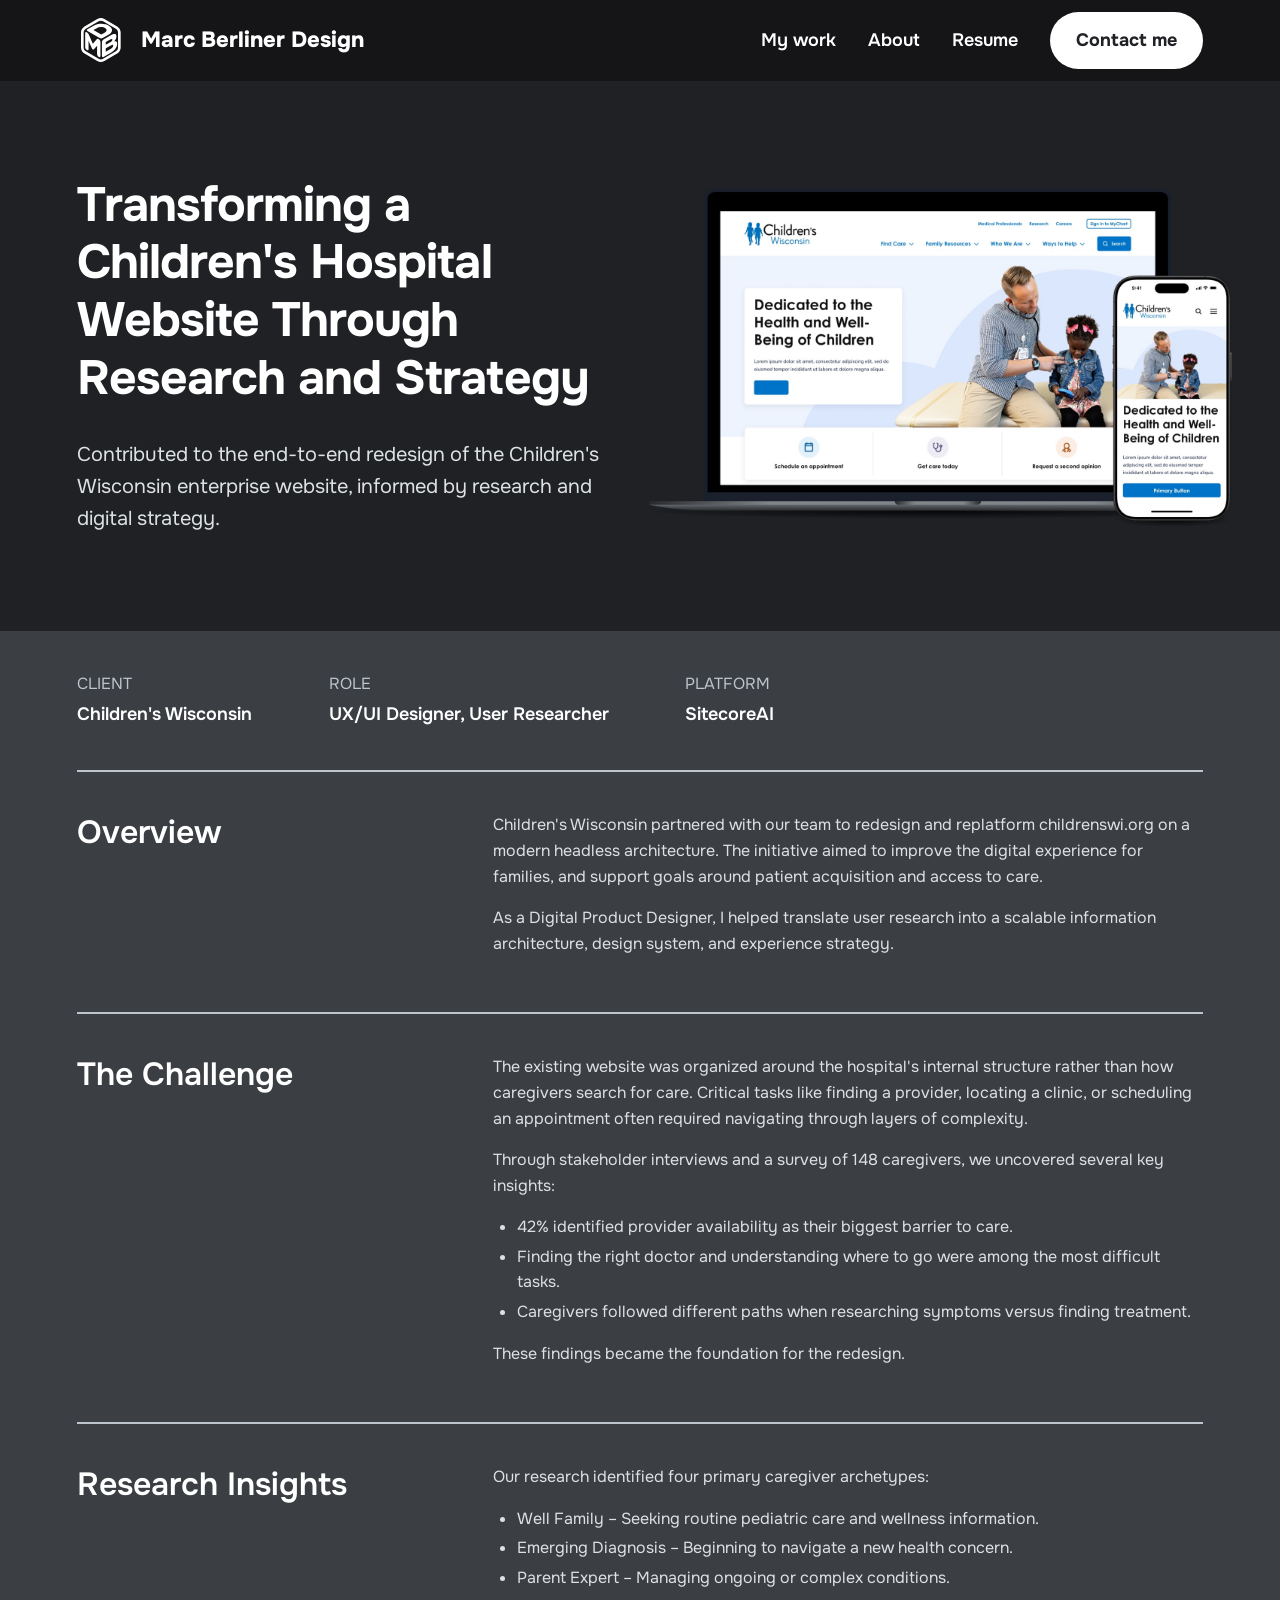
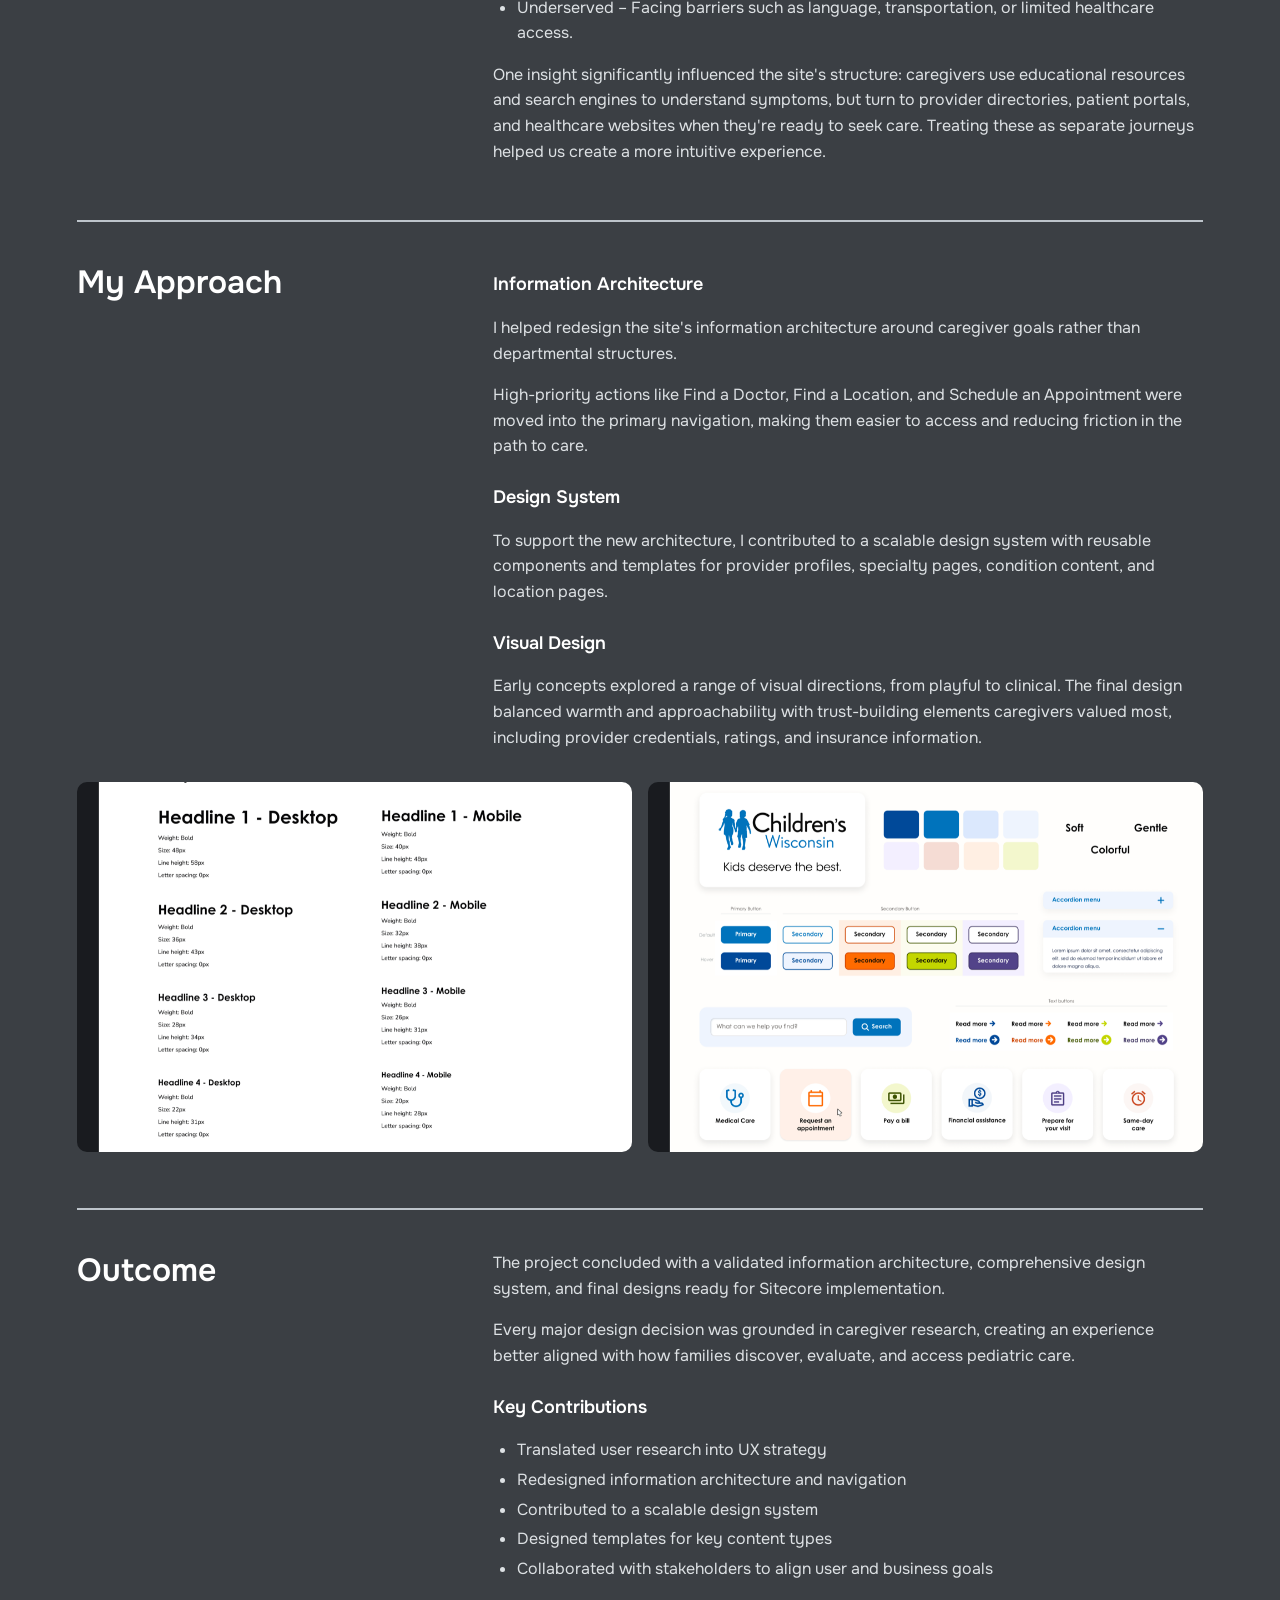
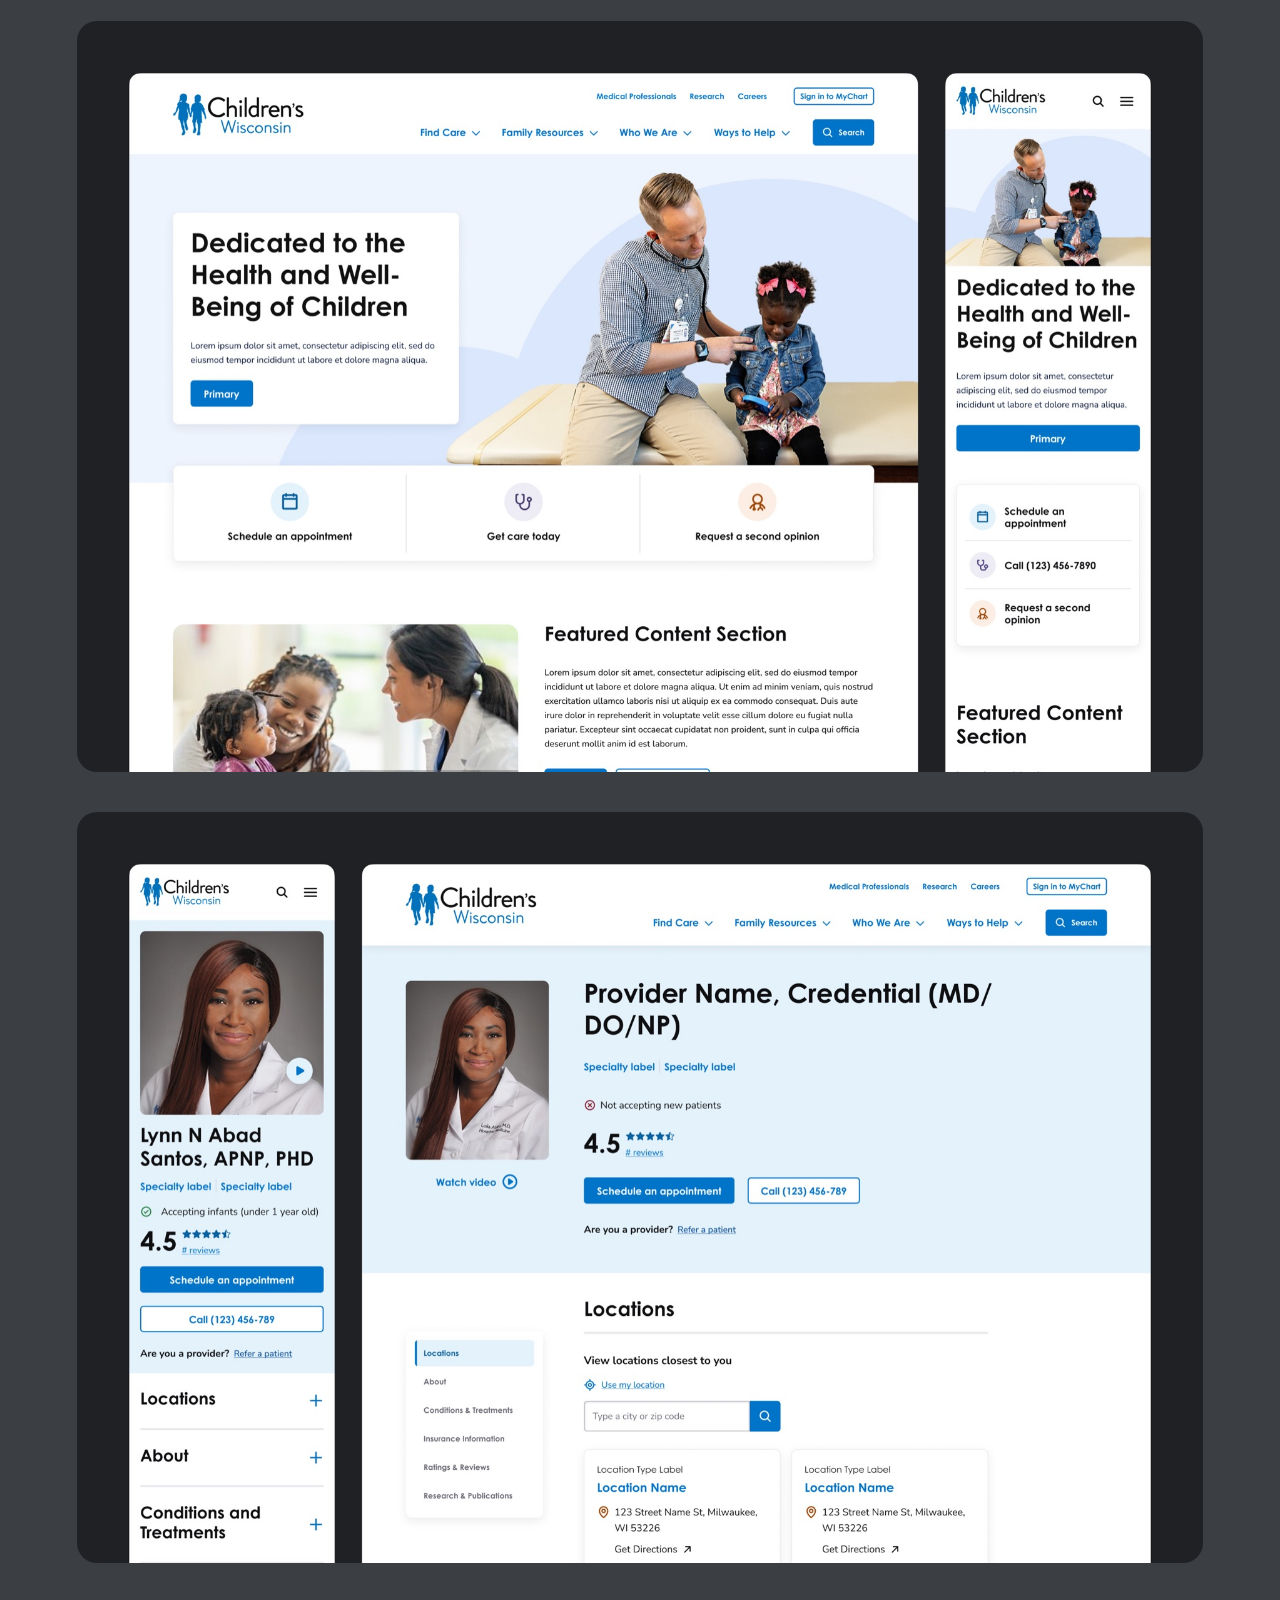
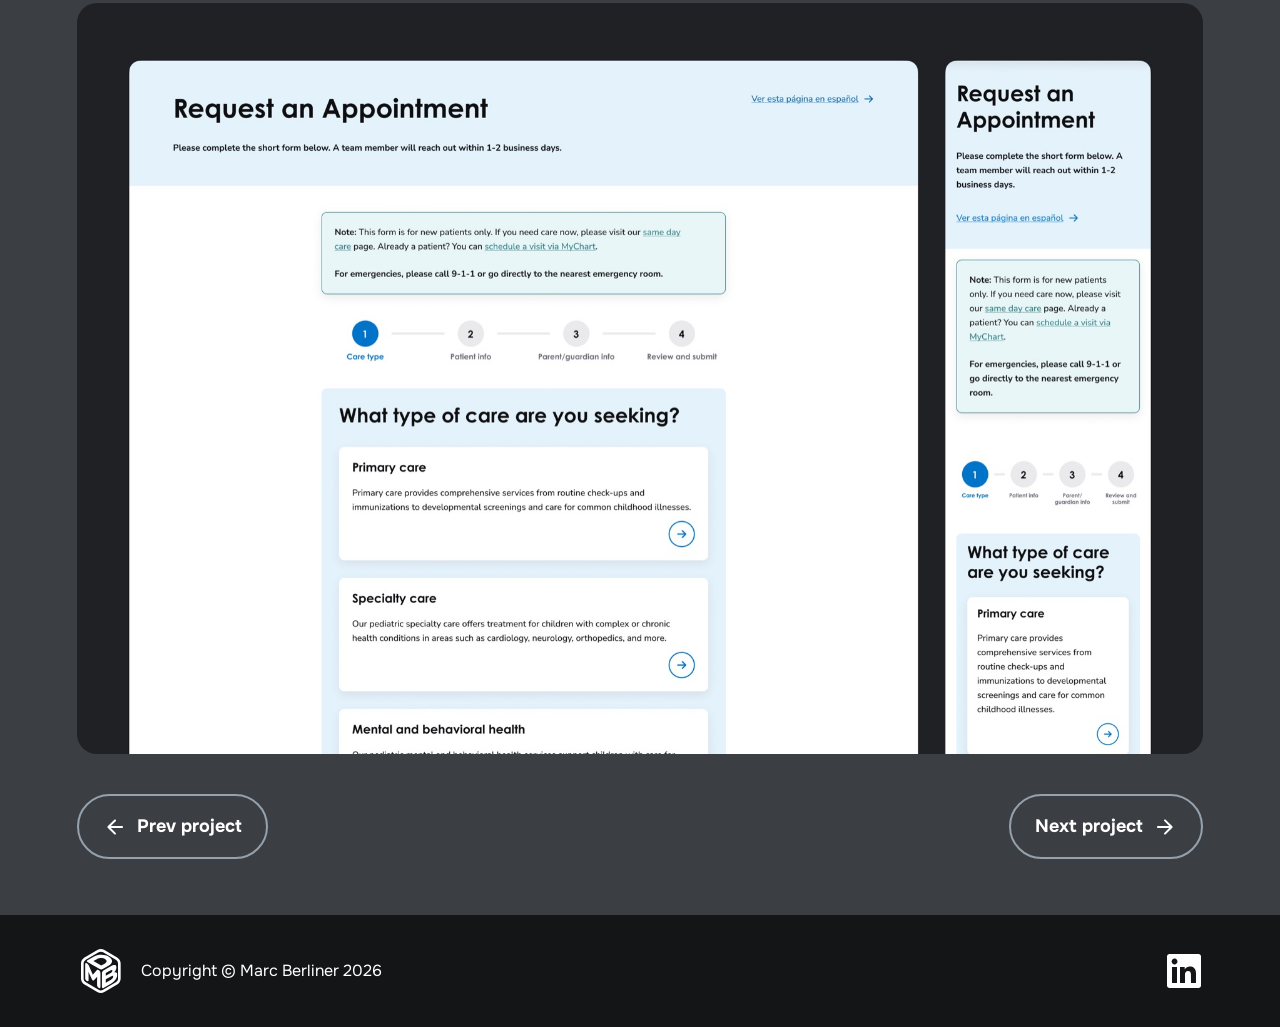
==== case-study-childrens-wisconsin.html @ 7fa0d234 "Initial commit" ====
<!DOCTYPE html>
<html lang="en">
<head>
  <meta charset="UTF-8" />
  <meta name="viewport" content="width=device-width, initial-scale=1.0" />
  <title>Transforming a Children's Hospital Website Through Research and Strategy — Marc Berliner</title>
  <link rel="preconnect" href="https://fonts.googleapis.com" />
  <link rel="preconnect" href="https://fonts.gstatic.com" crossorigin />
  <link href="https://fonts.googleapis.com/css2?family=Onest:wght@400;600;700;800&display=swap" rel="stylesheet" />
  <link rel="icon" type="image/png" sizes="32x32" href="assets/images/favicon-32.png" />
  <link rel="icon" type="image/png" sizes="16x16" href="assets/images/favicon-16.png" />
  <link rel="apple-touch-icon" sizes="180x180" href="assets/images/favicon-apple-touch.png" />
  <link rel="stylesheet" href="css/style.css" />
</head>
<body class="home">
  <header class="home-nav">
    <a class="home-nav__brand" href="index.html">
      <img src="assets/images/logo.svg" alt="" class="home-nav__logo" width="48" height="48" />
      <span>Marc Berliner Design</span>
    </a>
    <nav class="home-nav__links">
      <a href="my-work.html">My work</a>
      <a href="about.html">About</a>
      <a href="assets/images/Marc%20Berliner%20Resume.pdf" target="_blank" rel="noopener noreferrer">Resume</a>
    </nav>
    <a class="btn btn--primary btn--small" href="mailto:mlberliner1@gmail.com">Contact me</a>
    <button class="mobile-menu-toggle" id="mobile-menu-toggle" aria-label="Open menu" aria-expanded="false" aria-controls="mobile-menu">
      <span class="mobile-menu-toggle__line"></span>
      <span class="mobile-menu-toggle__line"></span>
      <span class="mobile-menu-toggle__line"></span>
    </button>
  </header>

  <div class="mobile-menu" id="mobile-menu">
    <a href="my-work.html">My work</a>
    <a href="about.html">About</a>
    <a href="assets/images/Marc%20Berliner%20Resume.pdf" target="_blank" rel="noopener noreferrer">Resume</a>
    <a class="btn btn--primary" href="mailto:mlberliner1@gmail.com">Contact me</a>
  </div>

  <main>
    <section class="cs-hero">
      <div class="cs-hero__content">
        <h1 class="load-fade-up">Transforming a Children's Hospital Website Through Research and Strategy</h1>
        <p class="load-fade-up">
          Contributed to the end-to-end redesign of the Children's Wisconsin enterprise website, informed by
          research and digital strategy.
        </p>
      </div>
      <div class="cs-hero__media">
        <img
          src="assets/images/case-studies/cw-hero-mockup.jpg"
          alt="Children's Wisconsin homepage shown on a laptop and phone"
        />
      </div>
    </section>

    <section class="cs-body">
      <div class="cs-meta">
        <div class="cs-meta__item" data-reveal>
          <p class="cs-meta__label">Client</p>
          <p class="cs-meta__value">Children's Wisconsin</p>
        </div>
        <div class="cs-meta__item" data-reveal>
          <p class="cs-meta__label">Role</p>
          <p class="cs-meta__value">UX/UI Designer, User Researcher</p>
        </div>
        <div class="cs-meta__item" data-reveal>
          <p class="cs-meta__label">Platform</p>
          <p class="cs-meta__value">SitecoreAI</p>
        </div>
      </div>

      <div class="cs-topic">
        <hr class="cs-divider" />
        <div class="cs-topic__row">
          <h2 class="cs-topic__heading" data-reveal>Overview</h2>
          <div class="cs-topic__content" data-reveal>
            <p>
              Children's Wisconsin partnered with our team to redesign and replatform childrenswi.org on a modern
              headless architecture. The initiative aimed to improve the digital experience for families, and
              support goals around patient acquisition and access to care.
            </p>
            <p>
              As a Digital Product Designer, I helped translate user research into a scalable information
              architecture, design system, and experience strategy.
            </p>
          </div>
        </div>
      </div>

      <div class="cs-topic">
        <hr class="cs-divider" />
        <div class="cs-topic__row">
          <h2 class="cs-topic__heading" data-reveal>The Challenge</h2>
          <div class="cs-topic__content" data-reveal>
            <p>
              The existing website was organized around the hospital's internal structure rather than how
              caregivers search for care. Critical tasks like finding a provider, locating a clinic, or scheduling
              an appointment often required navigating through layers of complexity.
            </p>
            <p>Through stakeholder interviews and a survey of 148 caregivers, we uncovered several key insights:</p>
            <ul>
              <li>42% identified provider availability as their biggest barrier to care.</li>
              <li>Finding the right doctor and understanding where to go were among the most difficult tasks.</li>
              <li>Caregivers followed different paths when researching symptoms versus finding treatment.</li>
            </ul>
            <p>These findings became the foundation for the redesign.</p>
          </div>
        </div>
      </div>

      <div class="cs-topic">
        <hr class="cs-divider" />
        <div class="cs-topic__row">
          <h2 class="cs-topic__heading" data-reveal>Research Insights</h2>
          <div class="cs-topic__content" data-reveal>
            <p>Our research identified four primary caregiver archetypes:</p>
            <ul>
              <li>Well Family – Seeking routine pediatric care and wellness information.</li>
              <li>Emerging Diagnosis – Beginning to navigate a new health concern.</li>
              <li>Parent Expert – Managing ongoing or complex conditions.</li>
              <li>Underserved – Facing barriers such as language, transportation, or limited healthcare access.</li>
            </ul>
            <p>
              One insight significantly influenced the site's structure: caregivers use educational resources and
              search engines to understand symptoms, but turn to provider directories, patient portals, and
              healthcare websites when they're ready to seek care. Treating these as separate journeys helped us
              create a more intuitive experience.
            </p>
          </div>
        </div>
      </div>

      <div class="cs-topic">
        <hr class="cs-divider" />
        <div class="cs-topic__row">
          <h2 class="cs-topic__heading" data-reveal>My Approach</h2>
          <div class="cs-topic__content" data-reveal>
            <h3>Information Architecture</h3>
            <p>
              I helped redesign the site's information architecture around caregiver goals rather than
              departmental structures.
            </p>
            <p>
              High-priority actions like Find a Doctor, Find a Location, and Schedule an Appointment were moved
              into the primary navigation, making them easier to access and reducing friction in the path to care.
            </p>

            <h3>Design System</h3>
            <p>
              To support the new architecture, I contributed to a scalable design system with reusable components
              and templates for provider profiles, specialty pages, condition content, and location pages.
            </p>

            <h3>Visual Design</h3>
            <p>
              Early concepts explored a range of visual directions, from playful to clinical. The final design
              balanced warmth and approachability with trust-building elements caregivers valued most, including
              provider credentials, ratings, and insurance information.
            </p>
          </div>
        </div>

        <div class="cs-gallery">
          <img data-reveal src="assets/images/case-studies/cw-approach-1.png" alt="Typography scale documentation for the Children's Wisconsin design system" />
          <img data-reveal src="assets/images/case-studies/cw-approach-2.png" alt="Children's Wisconsin design system: colors, buttons, accordions, and content cards" />
        </div>
      </div>

      <div class="cs-topic">
        <hr class="cs-divider" />
        <div class="cs-topic__row">
          <h2 class="cs-topic__heading" data-reveal>Outcome</h2>
          <div class="cs-topic__content" data-reveal>
            <p>
              The project concluded with a validated information architecture, comprehensive design system, and
              final designs ready for Sitecore implementation.
            </p>
            <p>
              Every major design decision was grounded in caregiver research, creating an experience better
              aligned with how families discover, evaluate, and access pediatric care.
            </p>
            <h3>Key Contributions</h3>
            <ul>
              <li>Translated user research into UX strategy</li>
              <li>Redesigned information architecture and navigation</li>
              <li>Contributed to a scalable design system</li>
              <li>Designed templates for key content types</li>
              <li>Collaborated with stakeholders to align user and business goals</li>
            </ul>
          </div>
        </div>

        <img class="cs-outcome-image" data-reveal src="assets/images/case-studies/cw-outcome-1.jpg" alt="Children's Wisconsin homepage shown on desktop and mobile" />
        <img class="cs-outcome-image" data-reveal src="assets/images/case-studies/cw-outcome-2.jpg" alt="Children's Wisconsin provider profile page shown on desktop and mobile" />
        <img class="cs-outcome-image" data-reveal src="assets/images/case-studies/cw-outcome-3.jpg" alt="Children's Wisconsin request an appointment flow shown on desktop and mobile" />

        <div class="cs-project-nav" data-reveal>
          <a class="btn btn--secondary cs-project-nav__link cs-project-nav__link--prev" href="case-study-spire.html">
            <img src="assets/images/case-studies/arrow-forward.svg" alt="" class="cs-project-nav__arrow" />
            Prev project
          </a>
          <a class="btn btn--secondary cs-project-nav__link cs-project-nav__link--next" href="case-study-rush.html">
            Next project
            <img src="assets/images/case-studies/arrow-forward.svg" alt="" class="cs-project-nav__arrow" />
          </a>
        </div>
      </div>
    </section>
  </main>

  <footer class="home-footer">
    <div class="home-footer__brand">
      <img src="assets/images/logo.svg" alt="" class="home-footer__logo" width="48" height="48" />
      <span>Copyright &copy; Marc Berliner <span data-year></span></span>
    </div>
    <a href="https://www.linkedin.com/in/marc-l-berliner/" class="home-footer__social" aria-label="LinkedIn" target="_blank" rel="noopener noreferrer">
      <img src="assets/images/linkedin.svg" alt="" width="38" height="38" />
    </a>
  </footer>

  <script src="js/main.js"></script>
  <script src="js/mobile-menu.js"></script>
  <script src="js/reveal.js"></script>
</body>
</html>
---- css/style.css ----
* {
  box-sizing: border-box;
  margin: 0;
  padding: 0;
}

body {
  font-family: -apple-system, BlinkMacSystemFont, "Segoe UI", Roboto, sans-serif;
  line-height: 1.6;
  color: #1a1a1a;
  background: #fafafa;
}

a {
  color: #2563eb;
  text-decoration: none;
}

a:hover {
  text-decoration: underline;
}

body > nav {
  display: flex;
  gap: 1.5rem;
  align-items: center;
  padding: 1.25rem 2rem;
  background: #fff;
  border-bottom: 1px solid #e5e5e5;
}

body > nav .brand {
  font-weight: 700;
  margin-right: auto;
}

body > nav a {
  color: #1a1a1a;
  font-weight: 500;
}

main {
  max-width: 800px;
  margin: 0 auto;
  padding: 3rem 2rem;
}

h1 {
  font-size: 2.25rem;
  margin-bottom: 1rem;
}

h2 {
  font-size: 1.5rem;
  margin: 2rem 0 0.75rem;
}

p {
  margin-bottom: 1rem;
}

.project-grid {
  display: grid;
  grid-template-columns: repeat(auto-fit, minmax(220px, 1fr));
  gap: 1.5rem;
  margin-top: 1.5rem;
}

.project-card {
  background: #fff;
  border: 1px solid #e5e5e5;
  border-radius: 8px;
  padding: 1.25rem;
}

.project-card h3 {
  margin-bottom: 0.5rem;
}

footer {
  text-align: center;
  padding: 2rem;
  color: #888;
  font-size: 0.9rem;
}

@media (max-width: 600px) {
  body > nav {
    flex-wrap: wrap;
    gap: 1rem;
  }

  main {
    padding: 2rem 1.25rem;
  }
}

/* ==========================================================================
   Homepage redesign (Figma: Portfolio / Home Page)
   ========================================================================== */

body.home {
  font-family: "Onest", -apple-system, BlinkMacSystemFont, "Segoe UI", Roboto, sans-serif;
  background: #1f2124;
  overflow-x: hidden;
}

body.home main {
  max-width: none;
  margin: 0;
  padding: 0;
}

body.home .btn {
  display: inline-flex;
  align-items: center;
  justify-content: center;
  padding: 1rem 1.5rem;
  border-radius: 50px;
  font-weight: 700;
  font-size: 1.125rem;
  line-height: 1.6;
  text-decoration: none;
  white-space: nowrap;
  border: 2px solid transparent;
  transition: transform 0.2s ease, background-color 0.2s ease, border-color 0.2s ease;
}

body.home .btn:hover {
  text-decoration: none;
}

body.home .btn--primary {
  background: #fff;
  color: #000;
}

body.home .btn--primary:hover,
body.home .case-study:hover .btn--primary {
  background: #dde1e4;
  transform: scale(1.05);
}

body.home .btn--secondary {
  background: transparent;
  border-color: #95a1ac;
  color: #fff;
}

body.home .btn--secondary:hover {
  border-color: #fff;
  transform: scale(1.05);
}

body.home .btn--small {
  padding: 0.75rem 1.5rem;
  color: #1f2124;
}

body.home .btn--pill-fixed {
  flex-shrink: 0;
}

/* Nav */

.home-nav {
  position: sticky;
  top: 0;
  z-index: 10;
  display: flex;
  align-items: center;
  gap: 2rem;
  padding: 0.75rem clamp(1.25rem, 6vw, 7.5rem);
  min-height: 77px;
  background: rgba(20, 21, 23, 0.9);
  backdrop-filter: blur(6px);
}

.home-nav__brand {
  display: flex;
  align-items: center;
  gap: 1rem;
  margin-right: auto;
  color: #fff;
  text-decoration: none;
  font-family: "Onest", sans-serif;
  font-weight: 800;
  font-size: 1.375rem;
}

.home-nav__brand:hover {
  text-decoration: none;
}

.home-nav__logo {
  flex-shrink: 0;
}

.home-nav__links {
  display: flex;
  gap: 2rem;
}

.home-nav__links a {
  color: #fff;
  font-weight: 600;
  font-size: 1.125rem;
  text-decoration: none;
  background-image: linear-gradient(currentColor, currentColor);
  background-repeat: no-repeat;
  background-position: 0 100%;
  background-size: 0% 2px;
  transition: background-size 0.35s ease;
}

.home-nav__links a:hover {
  text-decoration: none;
  background-size: 100% 2px;
}

/* Mobile hamburger menu */

.mobile-menu-toggle {
  display: none;
  position: relative;
  width: 48px;
  height: 48px;
  padding: 0;
  border: none;
  background: none;
  cursor: pointer;
  flex-shrink: 0;
}

.mobile-menu-toggle__line {
  position: absolute;
  left: 50%;
  width: 24px;
  height: 2px;
  background: #fff;
  transform: translateX(-50%);
  transition: transform 0.3s cubic-bezier(0.22, 1, 0.36, 1), opacity 0.3s ease, top 0.3s cubic-bezier(0.22, 1, 0.36, 1);
}

.mobile-menu-toggle__line:nth-child(1) {
  top: 17px;
}

.mobile-menu-toggle__line:nth-child(2) {
  top: 23px;
}

.mobile-menu-toggle__line:nth-child(3) {
  top: 29px;
}

.mobile-menu-toggle.is-open .mobile-menu-toggle__line:nth-child(1) {
  top: 23px;
  transform: translateX(-50%) rotate(45deg);
}

.mobile-menu-toggle.is-open .mobile-menu-toggle__line:nth-child(2) {
  opacity: 0;
}

.mobile-menu-toggle.is-open .mobile-menu-toggle__line:nth-child(3) {
  top: 23px;
  transform: translateX(-50%) rotate(-45deg);
}

.mobile-menu {
  display: none;
}

@media (max-width: 720px) {
  .mobile-menu-toggle {
    display: block;
  }

  .mobile-menu {
    display: flex;
    flex-direction: column;
    align-items: center;
    justify-content: center;
    gap: 2rem;
    position: fixed;
    top: 77px;
    left: 0;
    right: 0;
    bottom: 0;
    padding: 3rem 2rem;
    background: rgba(20, 21, 23, 0.97);
    opacity: 0;
    transform: translateY(-8px);
    pointer-events: none;
    transition: opacity 0.3s ease, transform 0.3s ease;
    z-index: 9;
    overflow-y: auto;
  }

  .mobile-menu.is-open {
    opacity: 1;
    transform: translateY(0);
    pointer-events: auto;
  }

  .mobile-menu a {
    color: #fff;
    font-weight: 600;
    font-size: 1.5rem;
    text-decoration: none;
  }

  .mobile-menu .btn {
    width: 100%;
    justify-content: center;
  }
}

/* Hero */

.hero {
  position: relative;
  overflow: clip;
  display: flex;
  flex-direction: column;
  align-items: flex-start;
  padding: clamp(2.5rem, 8vw, 7.5rem) clamp(1.25rem, 6vw, 7.5rem) clamp(2rem, 6vw, 6rem);
  background: #1f2124;
  text-align: left;
}

.hero__decor {
  position: absolute;
  inset: 0;
  z-index: 0;
}

.hero__cube {
  position: absolute;
  width: 110px;
  filter: blur(5px);
  opacity: 0.9;
}

.hero__cube--1 { top: -3.5%; left: 11%; width: clamp(60px, 6vw, 90px); transform: rotate(91.5deg); }
.hero__cube--2 { top: 49%; right: -1%; width: clamp(160px, 19vw, 270px); transform: rotate(107.55deg); }
.hero__cube--3 { top: -14%; left: 45%; width: clamp(280px, 33vw, 460px); transform: rotate(135deg); }
.hero__cube--4 { top: 47.5%; left: -3%; width: clamp(120px, 13vw, 190px); transform: rotate(59.73deg); }

.hero__content {
  position: relative;
  z-index: 1;
  display: flex;
  flex-direction: column;
  align-items: flex-start;
  gap: 2.5rem;
  width: 100%;
}

.hero__heading-group {
  display: flex;
  flex-direction: column;
  align-items: flex-start;
  gap: 1.5rem;
  width: 100%;
}

.hero__title {
  margin: 0;
  font-weight: 600;
  font-size: clamp(2.25rem, 6vw, 5rem);
  line-height: 1.1;
  letter-spacing: -0.02em;
  color: #fff;
}

.hero__title-line {
  display: block;
}

.hero__title-line,
.load-fade-up {
  opacity: 0;
  transform: translateY(16px);
  animation: fade-slide-up 1.1s cubic-bezier(0.22, 1, 0.36, 1) forwards;
}

.hero__title-line:nth-child(2) {
  animation-delay: 0.15s;
}

.cs-hero__content p.load-fade-up {
  animation-delay: 0.15s;
}

.hero__subtitle.load-fade-up {
  animation-delay: 0.3s;
}

@keyframes fade-slide-up {
  to {
    opacity: 1;
    transform: translateY(0);
  }
}

@media (prefers-reduced-motion: reduce) {
  .hero__title-line,
  .load-fade-up {
    animation: none;
    opacity: 1;
    transform: none;
  }
}

/* Scroll-reveal: fade content in as it enters the viewport. js/reveal.js
   adds .is-revealed via IntersectionObserver; on load it also adds
   .is-revealed to anything already in view, and skips straight to visible
   if JS is unavailable or the user prefers reduced motion. */
[data-reveal] {
  opacity: 0;
  transform: translateY(18px);
  transition: opacity 1.1s cubic-bezier(0.22, 1, 0.36, 1), transform 1.1s cubic-bezier(0.22, 1, 0.36, 1);
}

[data-reveal].is-revealed {
  opacity: 1;
  transform: translateY(0);
}

@media (prefers-reduced-motion: reduce) {
  [data-reveal] {
    opacity: 1;
    transform: none;
    transition: none;
  }
}

.hero__subtitle {
  margin: 0;
  max-width: 56rem;
  font-weight: 400;
  font-size: clamp(1rem, 1.5vw, 1.25rem);
  line-height: 1.6;
  color: #ced3d8;
}

.hero__actions {
  display: flex;
  flex-wrap: wrap;
  gap: 1rem;
  justify-content: flex-start;
}

.hero__actions .btn {
  width: 230px;
  flex-shrink: 0;
}

/* My Work */

.work {
  padding: 4rem clamp(1.25rem, 6vw, 7.5rem) 5rem;
  background: #3b3f44;
}

.work--page {
  padding-top: clamp(4rem, 8vw, 6rem);
  padding-bottom: 3.5rem;
  background: #1f2124;
}

.work--page .section-heading {
  margin-bottom: 3.5rem;
}

.section-heading {
  margin: 0 0 4.5rem;
  font-weight: 700;
  font-size: clamp(1.75rem, 4vw, 3rem);
  letter-spacing: -0.02em;
  color: #ebedef;
}

.case-study-grid {
  display: flex;
  flex-direction: column;
  gap: 3.5rem;
}

.case-study {
  display: block;
  position: relative;
  aspect-ratio: 1200 / 546;
  border-radius: 20px;
  box-shadow: 0 0 15px rgba(0, 0, 0, 0.25);
  text-decoration: none;
  overflow: hidden;
}

.case-study:hover {
  text-decoration: none;
}

.case-study__media {
  position: absolute;
  inset: 0;
  background-size: cover;
  background-position: center;
  transition: transform 0.4s ease;
}

.case-study-grid > .case-study:nth-child(1) .case-study__media {
  background-image: linear-gradient(to bottom, rgba(0, 0, 0, 0) 66%, rgba(0, 0, 0, 0.9)), url('../assets/images/case-study-1.jpg');
  background-position: center 30%;
}

.case-study-grid > .case-study:nth-child(2) .case-study__media {
  background-image: linear-gradient(to bottom, rgba(0, 0, 0, 0) 66%, rgba(0, 0, 0, 0.9)), url('../assets/images/case-study-2.jpg');
}

.case-study-grid > .case-study:nth-child(3) .case-study__media {
  background-image: linear-gradient(to bottom, rgba(0, 0, 0, 0) 66%, rgba(0, 0, 0, 0.9)), url('../assets/images/case-study-3.jpg');
}

.case-study:hover .case-study__media {
  transform: scale(1.06);
}

.case-study__row {
  position: absolute;
  z-index: 1;
  left: 0;
  right: 0;
  bottom: 0;
  display: flex;
  align-items: flex-end;
  justify-content: space-between;
  gap: 1.5rem;
  padding: 2rem;
}

.case-study__title {
  margin: 0;
  max-width: 700px;
  font-weight: 600;
  font-size: clamp(1.25rem, 2.5vw, 2rem);
  line-height: 1.3;
  color: #fff;
}

.case-study__title span {
  background-image: linear-gradient(currentColor, currentColor);
  background-repeat: no-repeat;
  background-position: 0 100%;
  background-size: 0% 2px;
  transition: background-size 0.35s ease;
}

.case-study:hover .case-study__title span {
  background-size: 100% 2px;
}

/* Tools I Use */

.tools {
  position: relative;
  display: flex;
  align-items: center;
  background: #1f2124;
  overflow: hidden;
}

.tools__label {
  position: relative;
  z-index: 2;
  flex-shrink: 0;
  margin: 0;
  padding: 1.5rem clamp(1.25rem, 6vw, 7.5rem);
  background: #141517;
  font-weight: 700;
  font-size: clamp(1.5rem, 3vw, 3rem);
  color: #fff;
  white-space: nowrap;
}

.tools__viewport {
  position: absolute;
  inset: 0;
  z-index: 1;
  overflow: hidden;
  -webkit-mask-image: linear-gradient(to right, #000 0, #000 calc(100% - 48px), transparent 100%);
  mask-image: linear-gradient(to right, #000 0, #000 calc(100% - 48px), transparent 100%);
}

.tools__track {
  display: flex;
  height: 100%;
  width: max-content;
  animation: tools-ticker 28s linear infinite;
}

.tools__track:hover {
  animation-play-state: paused;
}

.tools__row {
  display: flex;
  height: 100%;
  flex-shrink: 0;
  flex-wrap: nowrap;
  align-items: center;
  gap: 2rem;
  padding: 0 clamp(1.25rem, 4vw, 2rem);
}

@keyframes tools-ticker {
  from {
    transform: translateX(0);
  }
  to {
    transform: translateX(-50%);
  }
}

@media (prefers-reduced-motion: reduce) {
  .tools__track {
    animation: none;
  }
}

.tools__logo {
  height: 32px;
  width: auto;
  flex-shrink: 0;
  opacity: 0.9;
}

.tools__logo--mono {
  filter: brightness(0) invert(1);
}

.tools__logo--small {
  height: 24px;
}

.tools__dot {
  width: 8px;
  height: 8px;
  border-radius: 50%;
  background: #565c63;
  flex-shrink: 0;
}

/* Testimonial */

.testimonial {
  display: flex;
  flex-direction: column;
  align-items: center;
  gap: 2rem;
  padding: 3.5rem clamp(1.25rem, 6vw, 7.5rem);
  background: #3b3f44;
  text-align: center;
}

.testimonial__icon {
  width: 64px;
  height: 64px;
}

.testimonial__quote {
  max-width: 700px;
  margin: 0;
  font-weight: 600;
  font-size: clamp(1.125rem, 2vw, 1.5rem);
  line-height: 1.4;
  color: #ebedef;
}

.testimonial__author {
  display: flex;
  align-items: center;
  gap: 1rem;
  font-size: 1.5rem;
  color: #bdc4cb;
}

.testimonial__avatar {
  width: 48px;
  height: 48px;
  border-radius: 50%;
  object-fit: cover;
}

/* CTA */

.cta {
  position: relative;
  overflow: clip;
  display: flex;
  flex-wrap: wrap;
  align-items: center;
  justify-content: space-between;
  gap: 2rem;
  padding: clamp(2.5rem, 6vw, 7.5rem);
  background: #1f2124;
}

.cta__decor {
  position: absolute;
  inset: 0;
  z-index: 0;
}

.cta__cube {
  position: absolute;
  width: 110px;
  filter: blur(5px);
  opacity: 0.9;
}

.cta__cube--1 { top: 0; left: 22%; transform: rotate(144deg); width: 100px; }
.cta__cube--2 { top: 10%; right: 25%; transform: rotate(62deg); width: 90px; }
.cta__cube--3 { bottom: 0; right: 5%; transform: rotate(100deg); width: 110px; }

.cta__title {
  position: relative;
  z-index: 1;
  flex: 1 1 320px;
  margin: 0;
  font-weight: 700;
  font-size: clamp(1.75rem, 4vw, 3rem);
  letter-spacing: -0.02em;
  color: #fff;
}

.cta__action {
  position: relative;
  z-index: 1;
  flex: 0 0 auto;
}

.cta .btn {
  position: relative;
  z-index: 1;
}

/* Footer */

.home-footer {
  display: flex;
  flex-wrap: wrap;
  align-items: center;
  justify-content: space-between;
  gap: 1rem;
  padding: 2rem clamp(1.25rem, 6vw, 7.5rem);
  background: #141517;
}

.home-footer__brand {
  display: flex;
  align-items: center;
  gap: 1rem;
  color: #fff;
  font-size: 1rem;
}

.home-footer__social img {
  display: block;
}

/* Case study page */

.cs-hero {
  display: flex;
  flex-wrap: wrap;
  align-items: center;
  background: #1f2124;
}

.cs-hero__content {
  display: flex;
  flex-direction: column;
  justify-content: center;
  gap: 2rem;
  flex: 1 1 420px;
  box-sizing: border-box;
  padding: clamp(2.5rem, 8vw, 6rem) 1rem clamp(2.5rem, 8vw, 6rem) clamp(1.25rem, 6vw, 7.5rem);
}

.cs-hero__content h1 {
  margin: 0;
  font-weight: 700;
  font-size: clamp(2rem, 5vw, 3rem);
  line-height: 1.2;
  letter-spacing: -0.02em;
  color: #fff;
}

.cs-hero__content p {
  margin: 0;
  font-size: 1.25rem;
  line-height: 1.6;
  color: #dde1e4;
}

.cs-hero__media {
  flex: 1 1 380px;
  box-sizing: border-box;
  padding: 1rem clamp(1rem, 3vw, 2.5rem) 1rem 0;
}

@media (min-width: 721px) {
  .cs-hero__content,
  .cs-hero__media {
    flex-basis: 50%;
    max-width: 50%;
  }
}

.cs-hero__media img {
  display: block;
  width: 100%;
  height: auto;
}

/* .cs-hero--bleed: the hero image spans the section's full height, flush
   with its top/bottom edges (ignores the section's own vertical padding),
   with the same symmetric side padding as the rest of the page. Only opt a
   case study into this when its Figma design calls for it — the default
   .cs-hero shows the image at its natural size, centered, with a tighter
   right-side inset than the left. */
@media (min-width: 721px) {
  .cs-hero--bleed {
    align-items: stretch;
  }

  .cs-hero--bleed .cs-hero__content {
    padding: clamp(2.5rem, 8vw, 6rem) 0 clamp(2.5rem, 8vw, 6rem) clamp(1.25rem, 6vw, 7.5rem);
  }

  .cs-hero--bleed .cs-hero__media {
    align-self: stretch;
    padding: 0 clamp(1.25rem, 6vw, 7.5rem) 0 0;
  }

  .cs-hero--bleed .cs-hero__media img {
    height: 100%;
    object-fit: cover;
  }
}

.cs-body {
  background: #3b3f44;
}

.cs-meta {
  display: flex;
  flex-wrap: wrap;
  gap: 1.5rem clamp(2rem, 6vw, 6rem);
  padding: 2.625rem clamp(1.25rem, 6vw, 7.5rem);
}

.cs-meta__label {
  margin: 0;
  font-size: 1rem;
  line-height: 1.4;
  text-transform: uppercase;
  color: #bdc4cb;
}

.cs-meta__value {
  margin: 0.25rem 0 0;
  font-weight: 600;
  font-size: 1.125rem;
  color: #fff;
}

.cs-topic {
  padding: 0 clamp(1.25rem, 6vw, 7.5rem) 3.5rem;
}

.cs-divider {
  border: none;
  height: 2px;
  margin: 0 0 2.5rem;
  background: #bdc4cb;
}

.cs-topic__row {
  display: flex;
  gap: 2rem;
  align-items: flex-start;
}

.cs-topic__heading {
  flex: 0 0 auto;
  width: 24rem;
  max-width: 100%;
  margin: 0;
  font-weight: 600;
  font-size: 2rem;
  line-height: 1.3;
  color: #fff;
}

.cs-topic__content {
  flex: 1 1 0;
  min-width: 0;
  display: flex;
  flex-direction: column;
  gap: 1rem;
  font-size: 1rem;
  line-height: 1.6;
  color: #dde1e4;
}

.cs-topic__content p,
.cs-topic__content ul {
  margin: 0;
}

.cs-topic__content h3 {
  margin: 0.5rem 0 0;
  font-weight: 600;
  font-size: 1.125rem;
  color: #fff;
}

.cs-topic__content ul {
  padding-left: 1.5rem;
}

.cs-topic__content li {
  margin-bottom: 0.25rem;
}

.cs-topic__content li:last-child {
  margin-bottom: 0;
}

.cs-gallery {
  display: flex;
  gap: 1rem;
  margin-top: 2rem;
}

.cs-gallery img {
  flex: 1 1 0;
  min-width: 0;
  width: 100%;
  aspect-ratio: 2055 / 1370;
  object-fit: cover;
  border-radius: 10px;
}

.cs-outcome-image {
  display: block;
  width: 100%;
  aspect-ratio: 4096 / 2731;
  object-fit: cover;
  border-radius: 20px;
  margin-top: 2.5rem;
}

.cs-project-nav {
  display: flex;
  justify-content: space-between;
  gap: 1rem;
  margin-top: 2.5rem;
}

.cs-project-nav__link {
  display: inline-flex;
  align-items: center;
  gap: 0.625rem;
}

.cs-project-nav__arrow {
  width: 24px;
  height: 24px;
}

.cs-project-nav__link--prev .cs-project-nav__arrow {
  transform: rotate(180deg);
}

@media (max-width: 720px) {
  .home-nav {
    padding: 0.75rem 1.25rem;
  }

  .home-nav__links,
  .home-nav__brand span,
  body.home .home-nav > .btn {
    display: none;
  }

  .hero__actions {
    flex-direction: column;
    align-items: stretch;
    width: 100%;
  }

  .hero__actions .btn {
    width: 100%;
  }

  .section-heading {
    margin-bottom: 2rem;
  }

  .tools {
    flex-direction: column;
    align-items: stretch;
  }

  .tools__viewport {
    position: relative;
    inset: auto;
    height: 80px;
  }

  .case-study-grid {
    gap: 2.5rem;
  }

  .case-study {
    aspect-ratio: 2 / 3;
  }

  .case-study__row {
    flex-direction: column;
    align-items: flex-start;
    gap: 1rem;
    padding: 1.25rem;
  }

  .case-study__title {
    font-size: 1.5rem;
  }

  /* Swap in pre-cropped mobile images (exported directly from the Figma
     mobile card designs, gradient baked in) instead of reusing the wide
     desktop photos, since each needs a different crop to keep the device
     in frame on the taller mobile card. */
  .case-study-grid > .case-study:nth-child(1) .case-study__media {
    background-image: url('../assets/images/case-study-1-mobile.jpg');
    background-position: center;
  }

  .case-study-grid > .case-study:nth-child(2) .case-study__media {
    background-image: url('../assets/images/case-study-2-mobile.jpg');
    background-position: center;
  }

  .case-study-grid > .case-study:nth-child(3) .case-study__media {
    background-image: url('../assets/images/case-study-3-mobile.jpg');
    background-position: center;
  }

  .cs-topic__row {
    flex-direction: column;
    gap: 1rem;
  }

  .cs-topic__heading {
    width: 100%;
  }

  .cs-gallery {
    flex-direction: column;
  }

  .cs-gallery img {
    aspect-ratio: 2055 / 1370;
  }

  .cs-project-nav {
    flex-direction: column;
  }

  .cs-project-nav__link {
    width: 100%;
    justify-content: center;
  }
}

/* Password modal (case study gate) */

.locked-page {
  min-height: 60vh;
  background: #1f2124;
}

.password-modal {
  position: fixed;
  inset: 0;
  z-index: 50;
  display: flex;
  align-items: center;
  justify-content: center;
  padding: 1.5rem;
  background: rgba(0, 0, 0, 0.5);
  backdrop-filter: blur(7.5px);
  -webkit-backdrop-filter: blur(7.5px);
}

.password-modal[hidden] {
  display: none;
}

.password-modal__card {
  width: 100%;
  max-width: 480px;
  border-radius: 20px;
  overflow: hidden;
  background: #1f2124;
  box-shadow: 0 0 15px rgba(0, 0, 0, 0.25);
}

.password-modal__header {
  display: flex;
  justify-content: flex-end;
  padding: 1rem 1rem 0;
}

.password-modal__close {
  display: block;
  padding: 0;
  border: none;
  border-radius: 50%;
  background: none;
  cursor: pointer;
  line-height: 0;
  transition: background-color 0.2s ease;
}

.password-modal__close:hover {
  background-color: #3b3f44;
}

.password-modal__close img {
  display: block;
}

.password-modal__body {
  display: flex;
  flex-direction: column;
  align-items: center;
  gap: 2.5rem;
  padding: 0 2rem 2rem;
  text-align: center;
}

.password-modal__heading {
  margin: 0;
  font-weight: 600;
  font-size: 1.5rem;
  line-height: 1.4;
  color: #fff;
}

.password-modal__form {
  display: flex;
  flex-direction: column;
  align-items: stretch;
  gap: 1rem;
  width: 100%;
}

.password-modal__label {
  position: absolute;
  width: 1px;
  height: 1px;
  overflow: hidden;
  clip: rect(0 0 0 0);
  white-space: nowrap;
}

.password-modal__input {
  width: 100%;
  box-sizing: border-box;
  padding: 1rem 1.5rem;
  border-radius: 40px;
  border: 1px solid #bdc4cb;
  background: #646d74;
  color: #ebedef;
  font-family: inherit;
  font-size: 1rem;
}

.password-modal__input::placeholder {
  color: #ebedef;
  opacity: 0.8;
}

.password-modal__input:focus {
  outline: none;
  border-width: 2px;
  border-color: #fff;
}

.password-modal__submit {
  width: 100%;
}

.password-modal__submit:disabled {
  opacity: 0.7;
  cursor: default;
  transform: none;
}

.password-modal__error {
  margin: 0;
  font-size: 0.875rem;
  color: #ff8a80;
}

/* About page */

.about-hero {
  display: flex;
  flex-direction: column;
  gap: 2rem;
  padding: clamp(2.5rem, 8vw, 6rem) clamp(1.25rem, 6vw, 7.5rem) clamp(2rem, 6vw, 3.5rem);
  background: #1f2124;
}

.about-hero__heading {
  margin: 0;
  max-width: 760px;
  font-weight: 700;
  font-size: clamp(2rem, 5vw, 3rem);
  letter-spacing: -0.02em;
  color: #ebedef;
}

.about-hero__row {
  display: flex;
  flex-wrap: wrap;
  align-items: flex-start;
  justify-content: flex-start;
  gap: 3.5rem;
}

.about-hero__bio {
  display: flex;
  flex-direction: column;
  gap: 1rem;
  flex: 1 1 420px;
  max-width: 760px;
  font-size: 1rem;
  line-height: 1.6;
  color: #dde1e4;
}

.about-hero__bio p {
  margin: 0;
}

.about-hero__photo {
  flex: 0 0 auto;
  width: 100%;
  max-width: 384px;
  aspect-ratio: 1 / 1;
  border-radius: 40px;
  overflow: hidden;
}

.about-hero__photo img {
  display: block;
  width: 100%;
  height: 100%;
  object-fit: cover;
  object-position: top center;
}
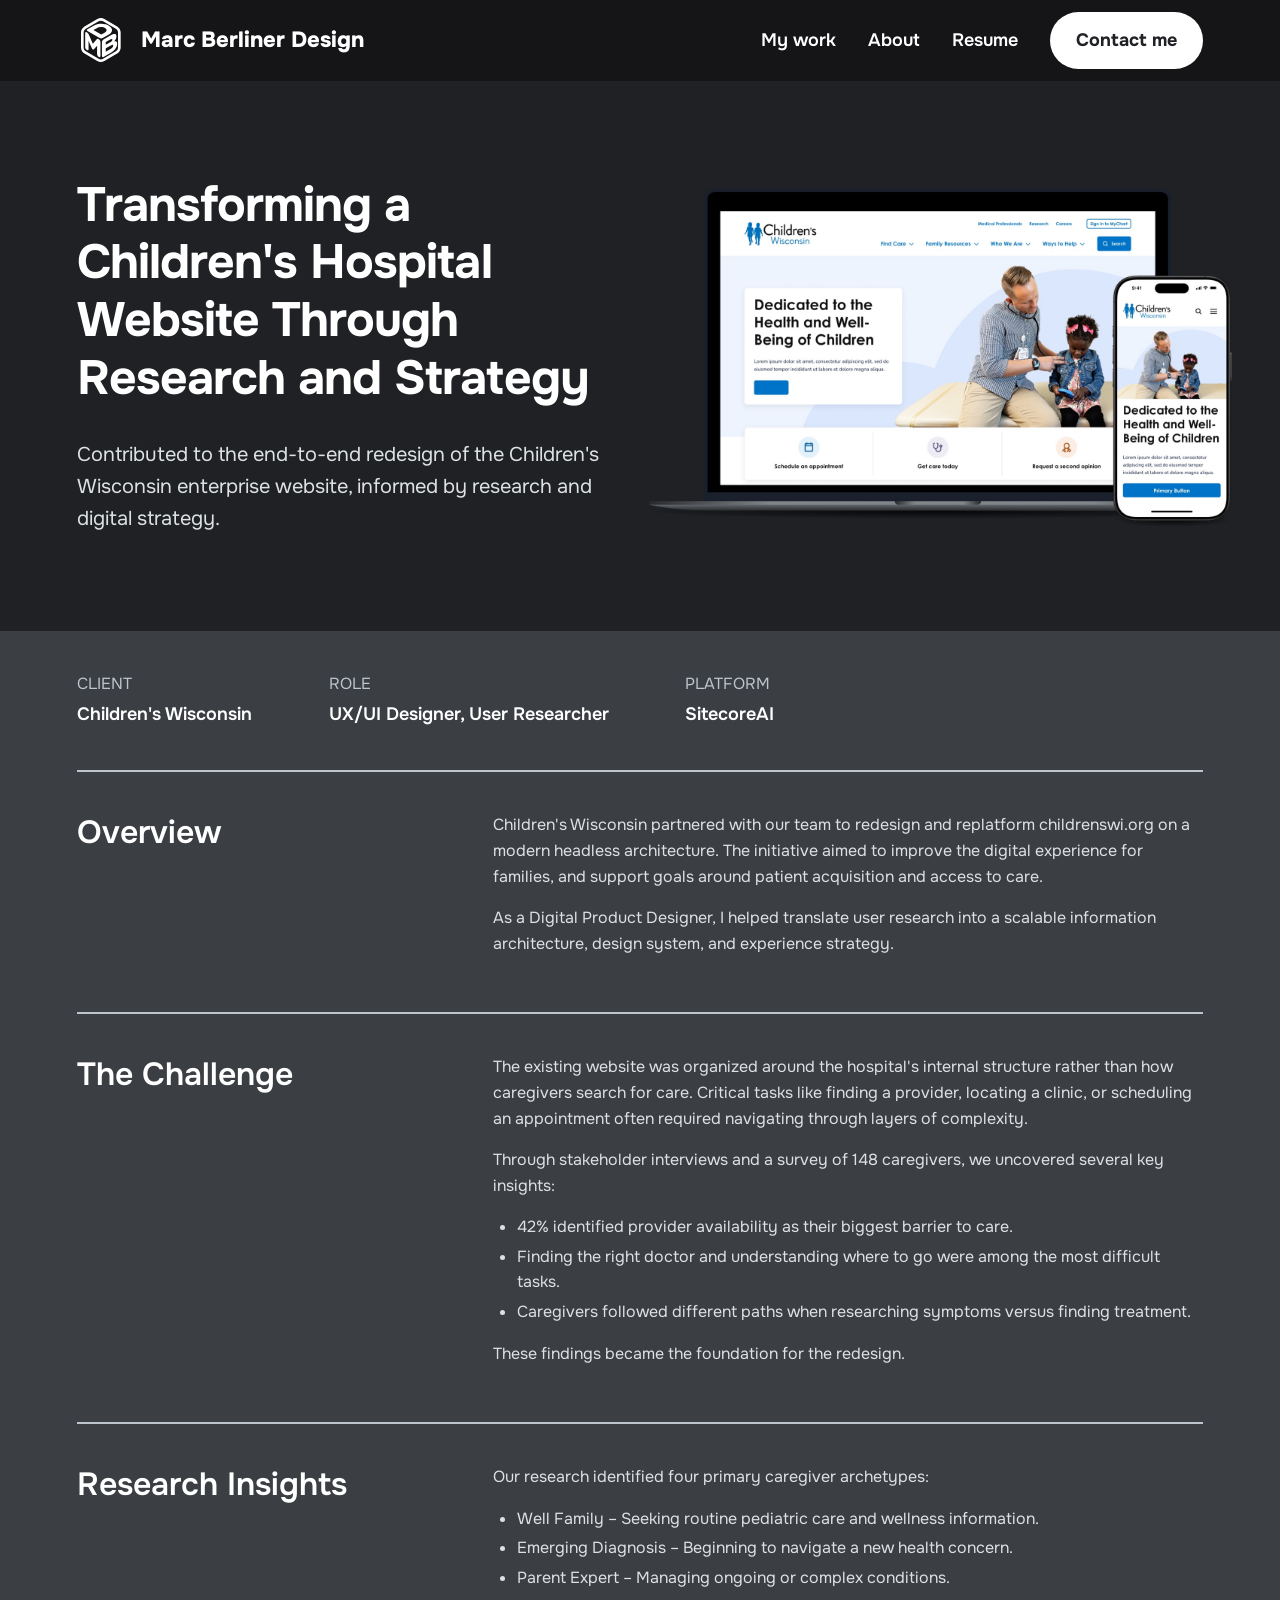
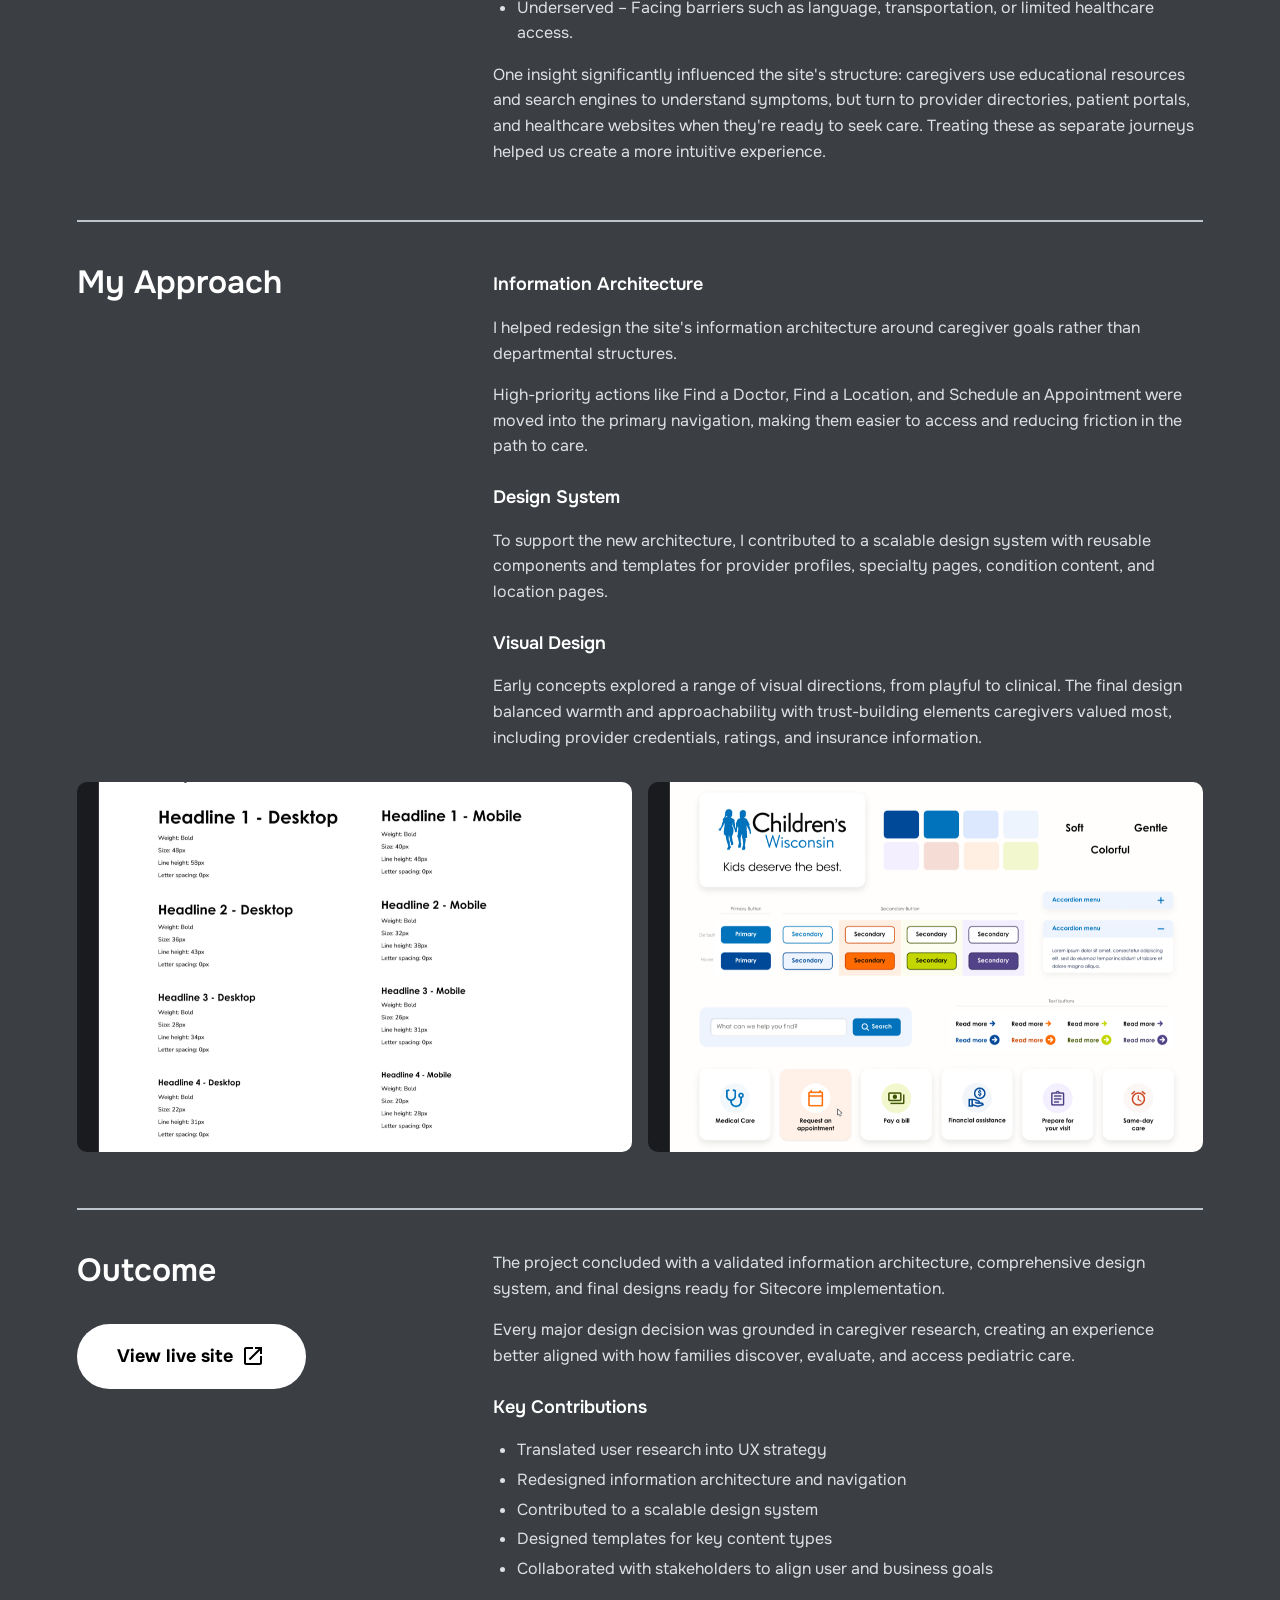
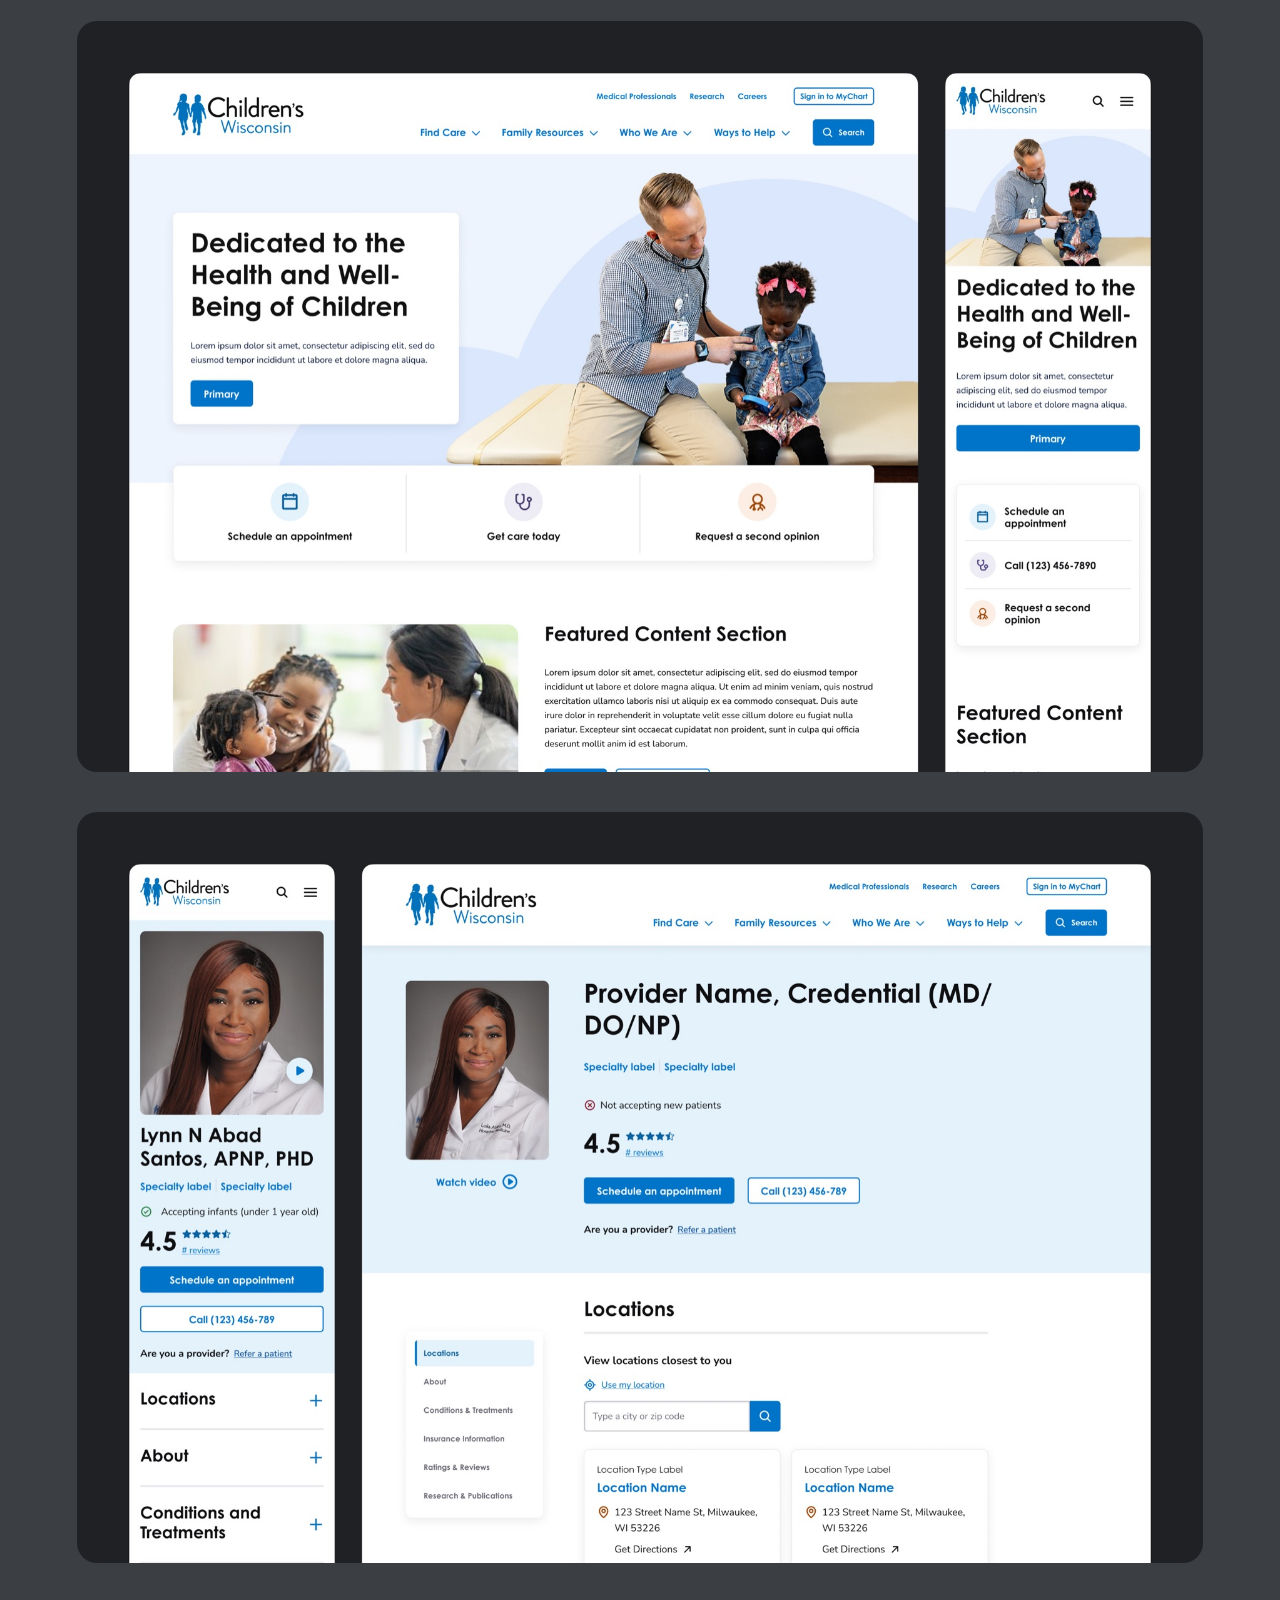
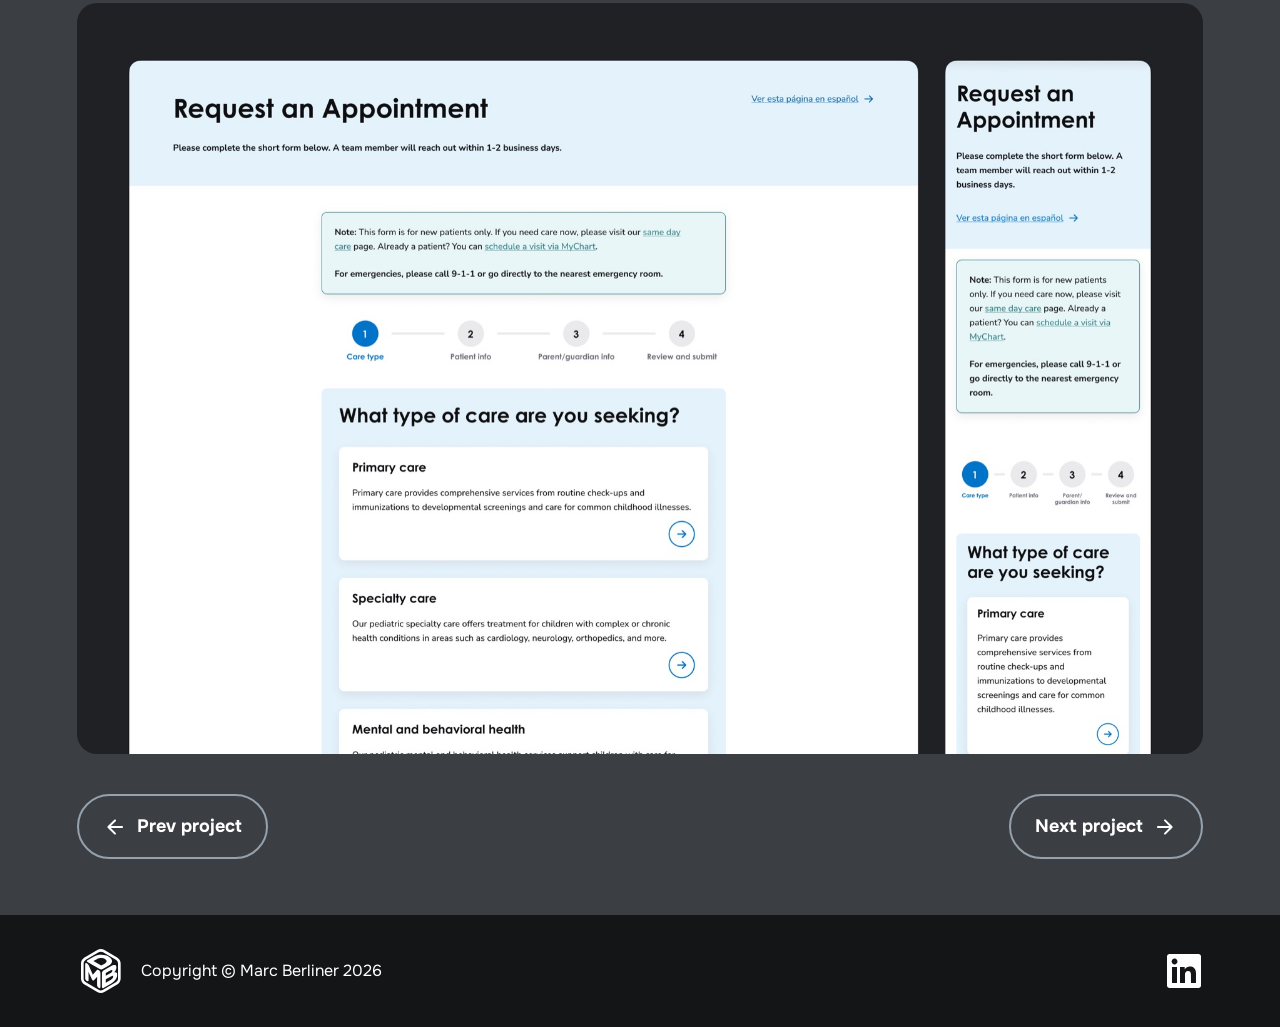
==== commit e1ac21ad: "Add "View live site(s)" CTAs to case study outcome sections Spire gets a dropdown listing all 8 prac" ====
--- a/case-study-childrens-wisconsin.html
+++ b/case-study-childrens-wisconsin.html
@@ -171,7 +171,20 @@
       <div class="cs-topic">
         <hr class="cs-divider" />
         <div class="cs-topic__row">
-          <h2 class="cs-topic__heading" data-reveal>Outcome</h2>
+          <div class="cs-outcome-heading" data-reveal>
+            <h2 class="cs-topic__heading">Outcome</h2>
+            <a
+              class="btn btn--primary cs-live-site-link"
+              href="https://childrenswi.org/"
+              target="_blank"
+              rel="noopener noreferrer"
+            >
+              View live site
+              <svg width="24" height="24" viewBox="0 0 24 24" aria-hidden="true">
+                <path fill="currentColor" d="M19 19H5V5h7V3H5c-1.11 0-2 .9-2 2v14c0 1.1.89 2 2 2h14c1.1 0 2-.9 2-2v-7h-2v7zM14 3v2h3.59l-9.83 9.83 1.41 1.41L19 6.41V10h2V3h-7z" />
+              </svg>
+            </a>
+          </div>
           <div class="cs-topic__content" data-reveal>
             <p>
               The project concluded with a validated information architecture, comprehensive design system, and
--- a/css/style.css
+++ b/css/style.css
@@ -941,6 +941,90 @@
   margin-bottom: 0;
 }
 
+.cs-outcome-heading {
+  position: relative;
+  z-index: 5;
+  display: flex;
+  flex-direction: column;
+  gap: 2rem;
+  flex: 0 0 auto;
+  width: 24rem;
+  max-width: 100%;
+}
+
+.cs-outcome-heading .cs-topic__heading {
+  width: auto;
+  flex: initial;
+}
+
+.cs-live-sites {
+  position: relative;
+}
+
+.cs-live-sites__toggle,
+.cs-live-site-link {
+  gap: 0.5rem;
+}
+
+@media (min-width: 721px) {
+  .cs-live-sites__toggle,
+  .cs-live-site-link {
+    width: 229px;
+  }
+}
+
+.cs-live-sites__chevron {
+  transition: transform 0.2s ease;
+}
+
+.cs-live-sites__toggle[aria-expanded="true"] .cs-live-sites__chevron {
+  transform: rotate(180deg);
+}
+
+.cs-live-sites__panel {
+  position: absolute;
+  top: calc(100% + 1rem);
+  left: 0;
+  z-index: 20;
+  display: flex;
+  flex-direction: column;
+  gap: 1rem;
+  width: 100%;
+  padding: 1.25rem;
+  background: #1f2124;
+  border: 2px solid #3b3f44;
+  border-radius: 20px;
+  box-shadow: 0 0 15px rgba(0, 0, 0, 0.25);
+}
+
+.cs-live-sites__panel[hidden] {
+  display: none;
+}
+
+.cs-live-sites__link {
+  display: flex;
+  align-items: center;
+  justify-content: space-between;
+  gap: 0.5rem;
+  padding: 0.75rem;
+  border-radius: 10px;
+  font-weight: 500;
+  font-size: 1rem;
+  line-height: 1.6;
+  color: #fff;
+  text-decoration: underline;
+  transition: background-color 0.2s ease, color 0.2s ease;
+}
+
+.cs-live-sites__link:hover {
+  background: #141517;
+  color: #dde1e4;
+}
+
+.cs-live-sites__icon {
+  flex-shrink: 0;
+}
+
 .cs-gallery {
   display: flex;
   gap: 1rem;
@@ -1067,6 +1151,10 @@
   }
 
   .cs-topic__heading {
+    width: 100%;
+  }
+
+  .cs-outcome-heading {
     width: 100%;
   }
 
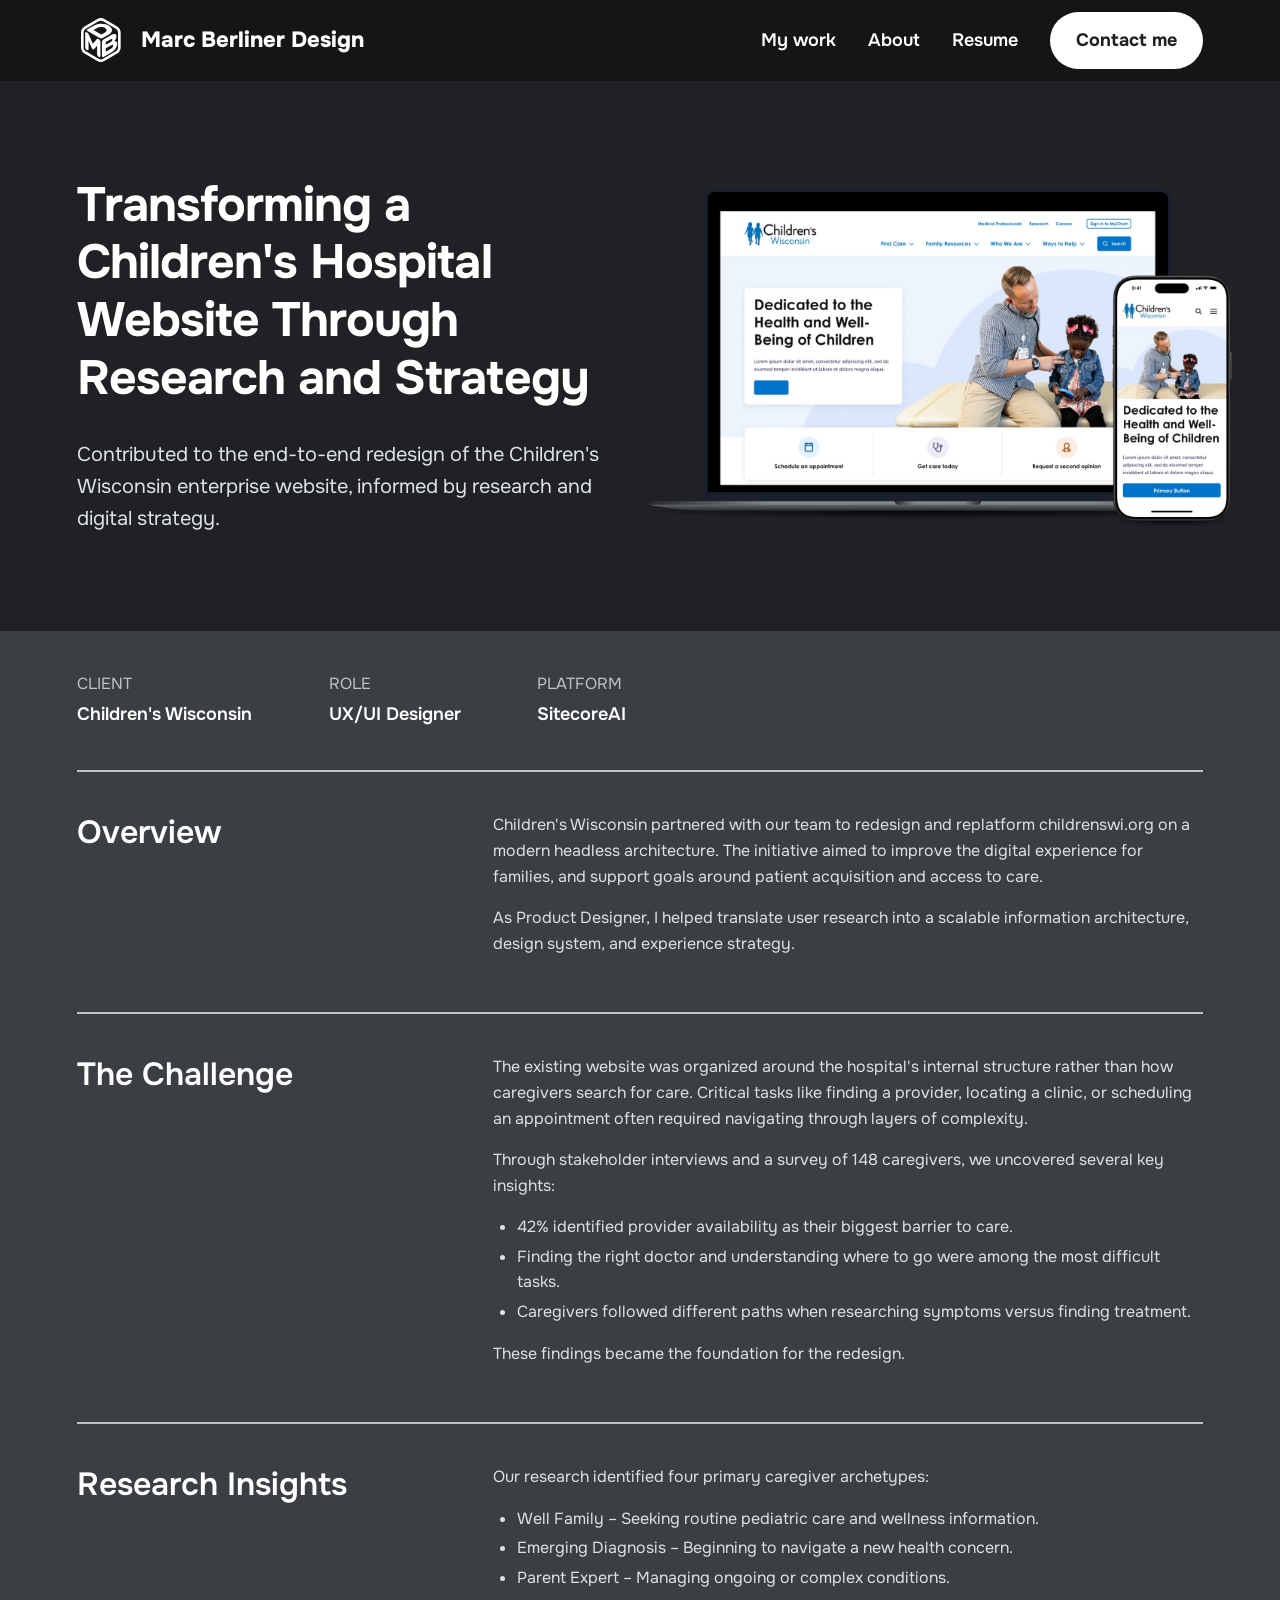
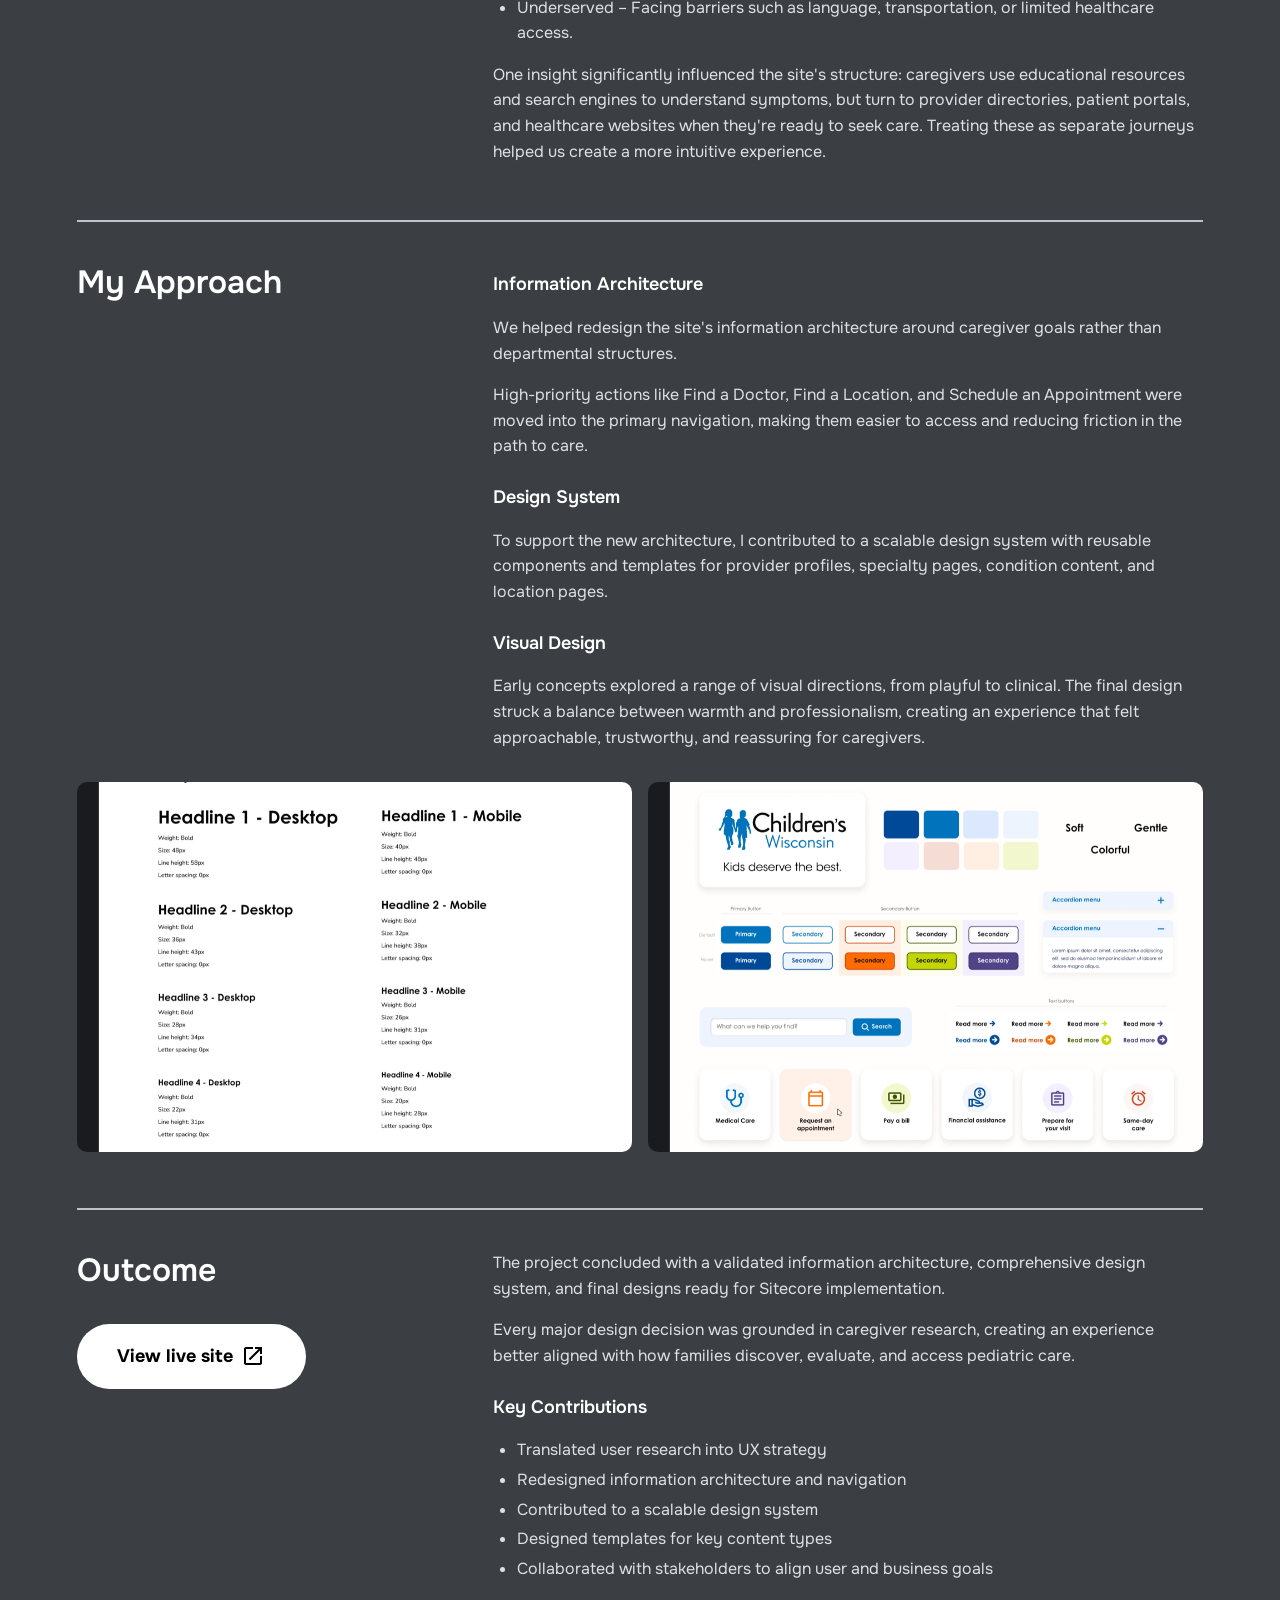
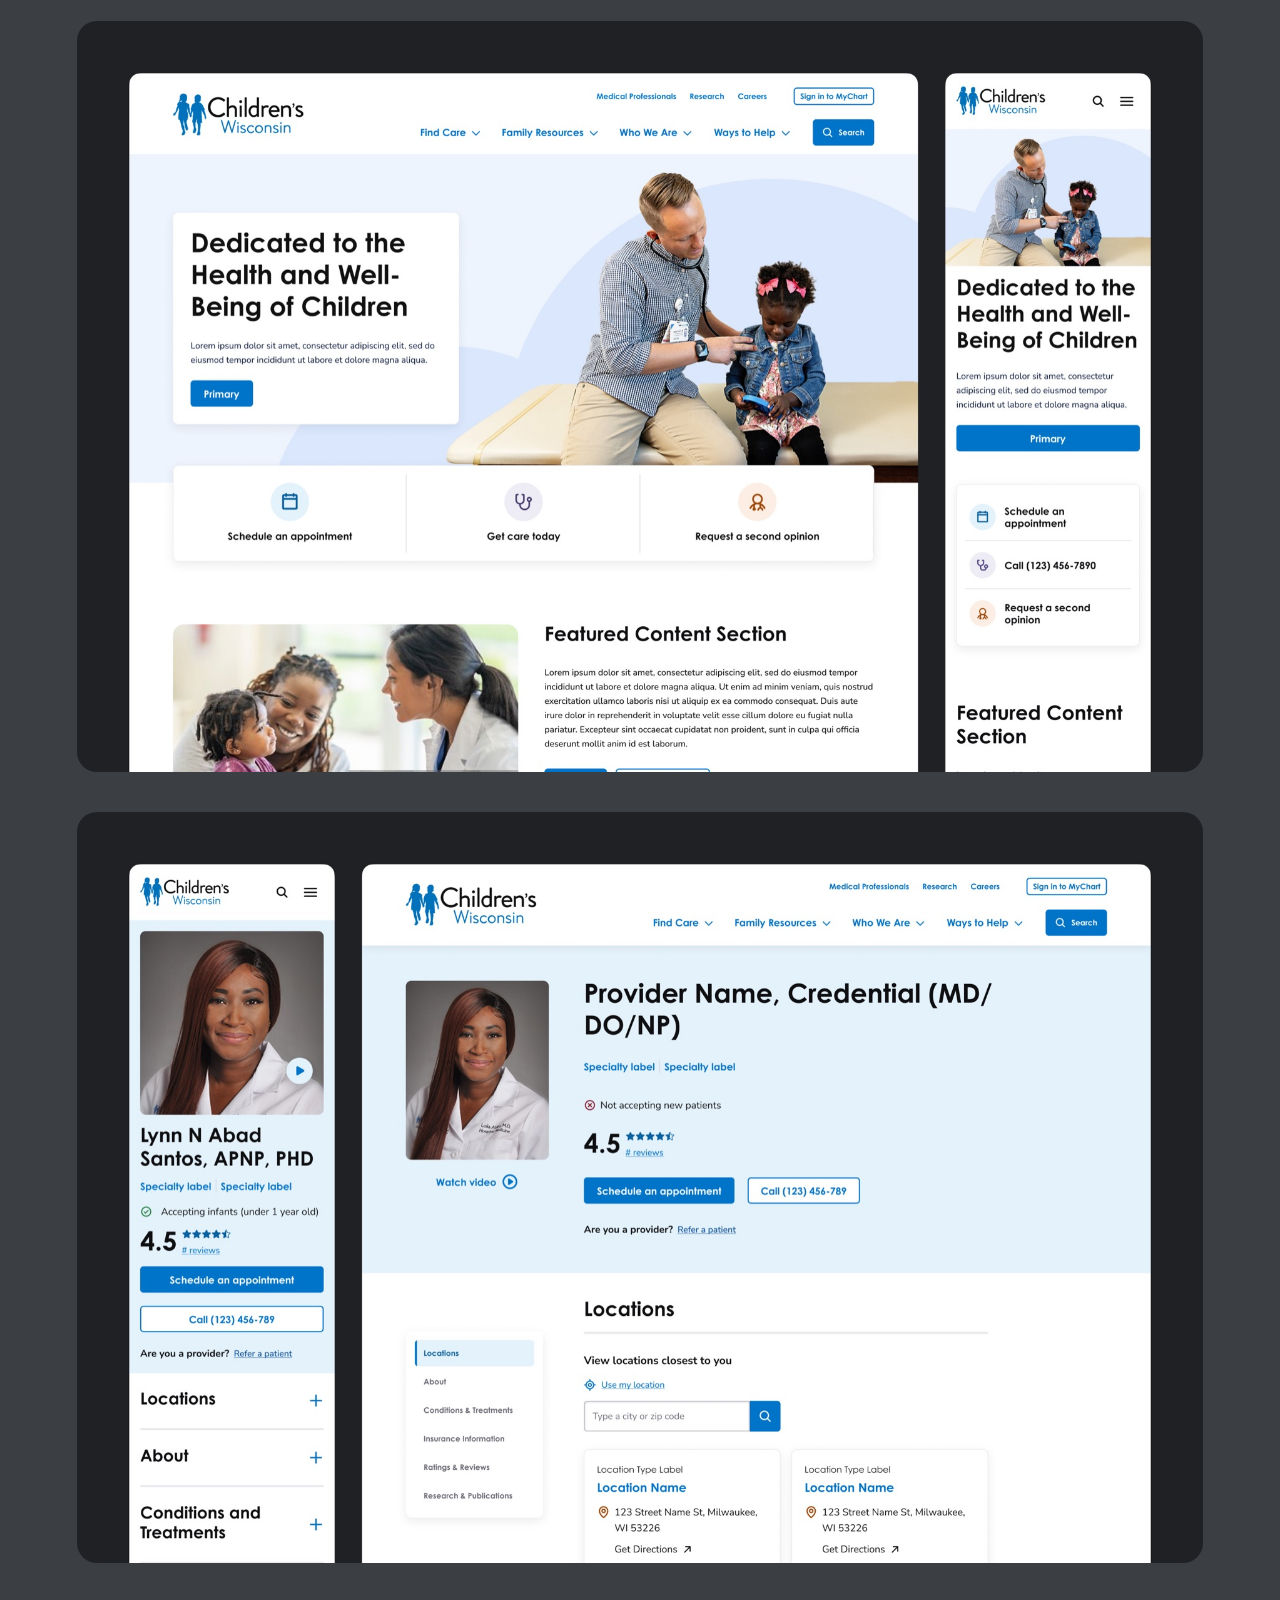
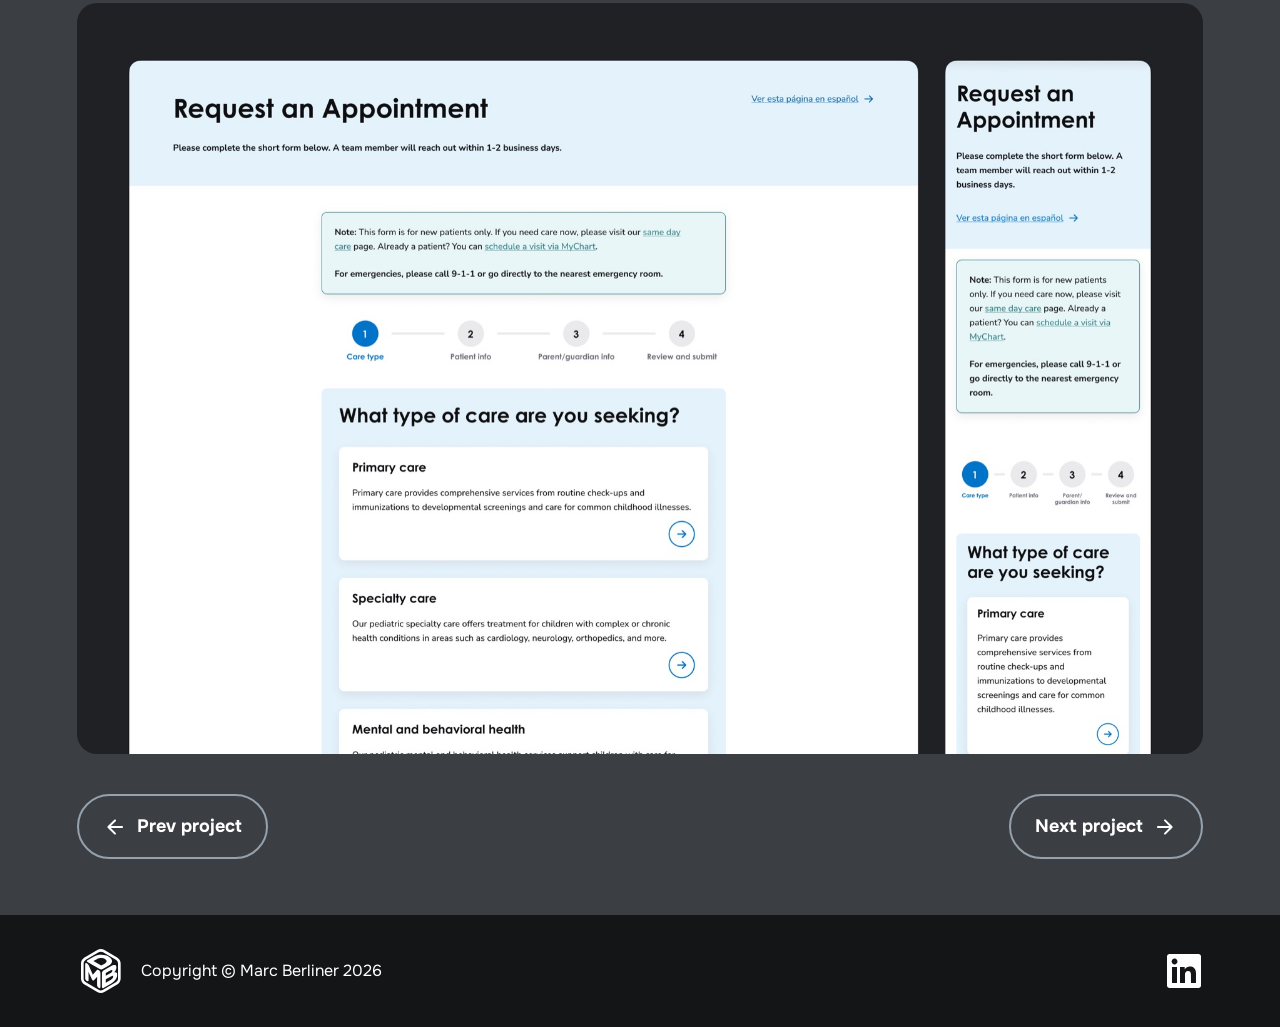
==== commit 11a3c576: "Sync case study copy with latest Figma wording, swap Spire outcome image - Spire: role/overview/rese" ====
--- a/case-study-childrens-wisconsin.html
+++ b/case-study-childrens-wisconsin.html
@@ -63,7 +63,7 @@
         </div>
         <div class="cs-meta__item" data-reveal>
           <p class="cs-meta__label">Role</p>
-          <p class="cs-meta__value">UX/UI Designer, User Researcher</p>
+          <p class="cs-meta__value">UX/UI Designer</p>
         </div>
         <div class="cs-meta__item" data-reveal>
           <p class="cs-meta__label">Platform</p>
@@ -82,7 +82,7 @@
               support goals around patient acquisition and access to care.
             </p>
             <p>
-              As a Digital Product Designer, I helped translate user research into a scalable information
+              As Product Designer, I helped translate user research into a scalable information
               architecture, design system, and experience strategy.
             </p>
           </div>
@@ -139,7 +139,7 @@
           <div class="cs-topic__content" data-reveal>
             <h3>Information Architecture</h3>
             <p>
-              I helped redesign the site's information architecture around caregiver goals rather than
+              We helped redesign the site's information architecture around caregiver goals rather than
               departmental structures.
             </p>
             <p>
@@ -156,8 +156,8 @@
             <h3>Visual Design</h3>
             <p>
               Early concepts explored a range of visual directions, from playful to clinical. The final design
-              balanced warmth and approachability with trust-building elements caregivers valued most, including
-              provider credentials, ratings, and insurance information.
+              struck a balance between warmth and professionalism, creating an experience that felt approachable,
+              trustworthy, and reassuring for caregivers.
             </p>
           </div>
         </div>
--- a/css/style.css
+++ b/css/style.css
@@ -716,14 +716,12 @@
 
 .cta__cube {
   position: absolute;
-  width: 110px;
   filter: blur(5px);
-  opacity: 0.9;
-}
-
-.cta__cube--1 { top: 0; left: 22%; transform: rotate(144deg); width: 100px; }
-.cta__cube--2 { top: 10%; right: 25%; transform: rotate(62deg); width: 90px; }
-.cta__cube--3 { bottom: 0; right: 5%; transform: rotate(100deg); width: 110px; }
+}
+
+.cta__cube--1 { top: 7.96%; left: 25.9%; width: clamp(55px, 6.3vw, 90px); transform: rotate(143.59deg); }
+.cta__cube--2 { top: 18.56%; left: -0.28%; width: clamp(190px, 22.9vw, 330px); transform: rotate(61.74deg) skewX(0.64deg); }
+.cta__cube--3 { top: 60.39%; left: 90.49%; width: clamp(105px, 11.9vw, 171px); transform: rotate(99.6deg) skewX(-0.25deg); }
 
 .cta__title {
   position: relative;
